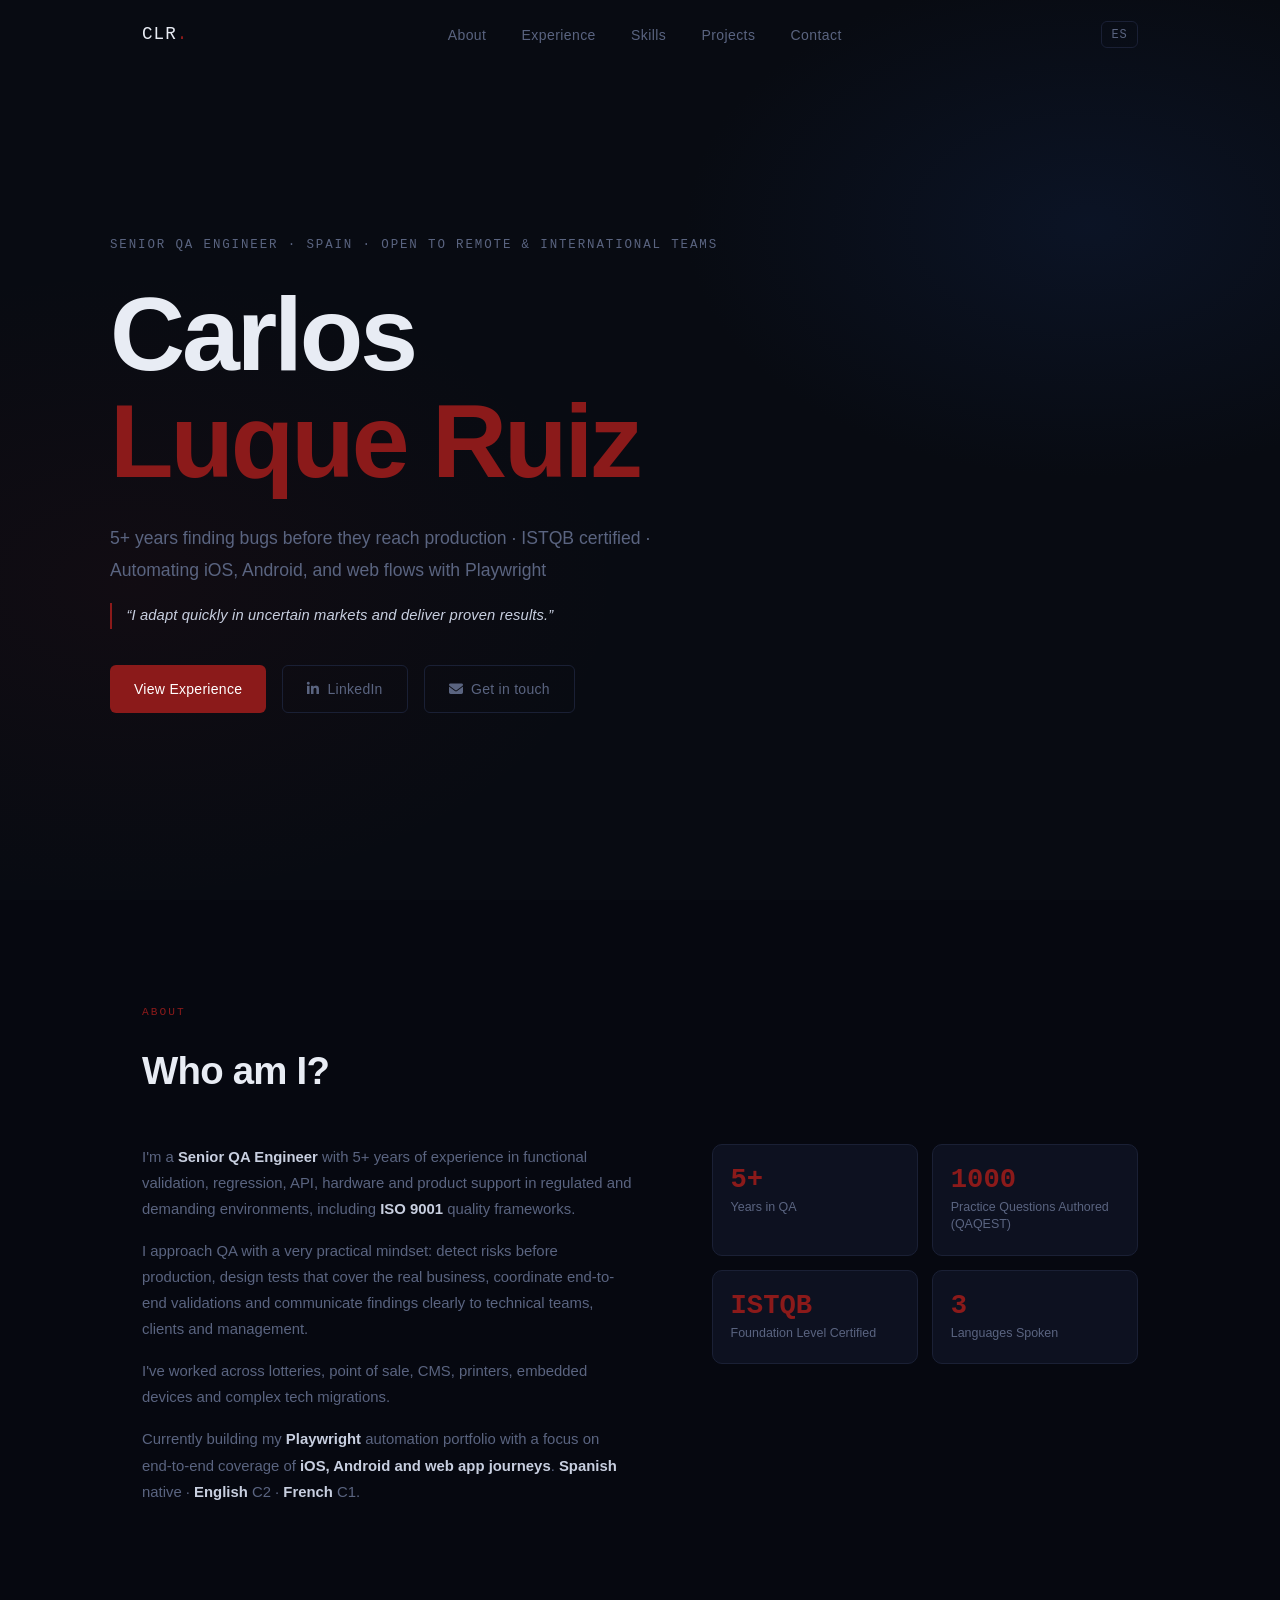
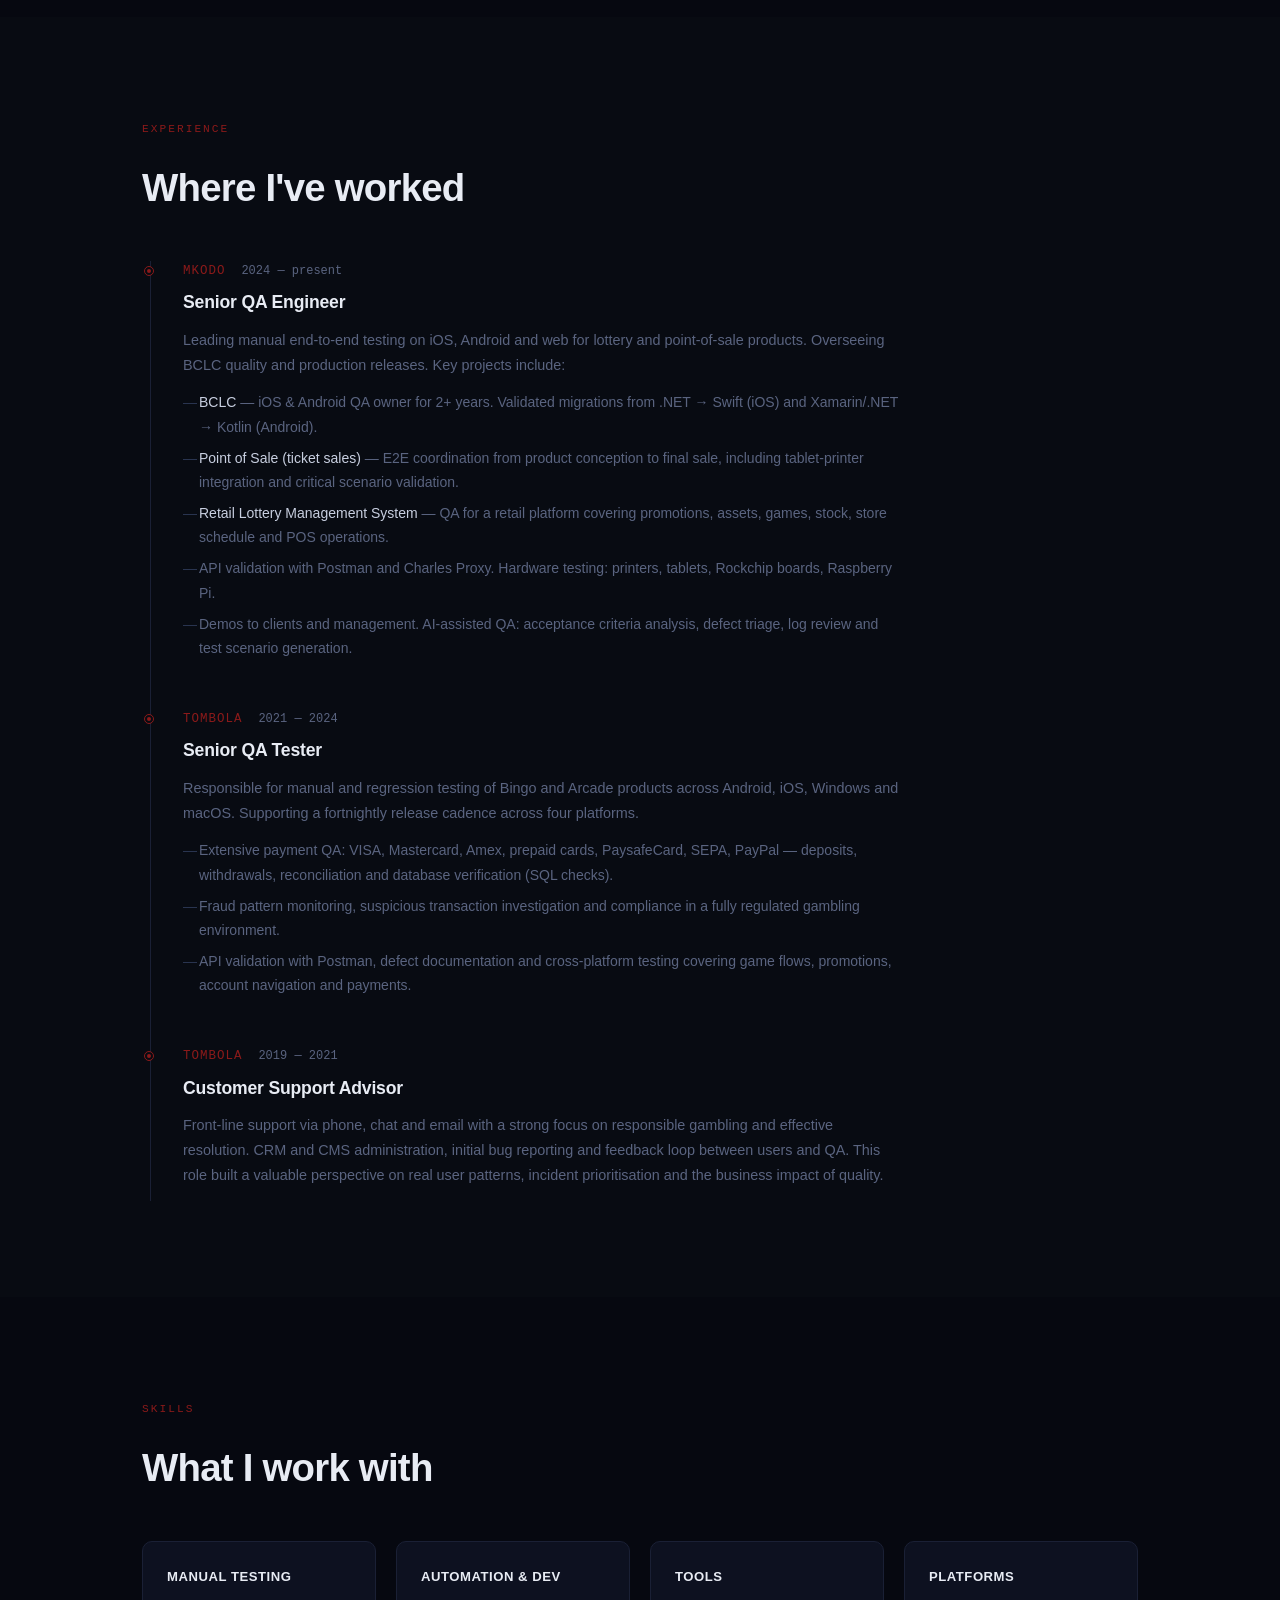
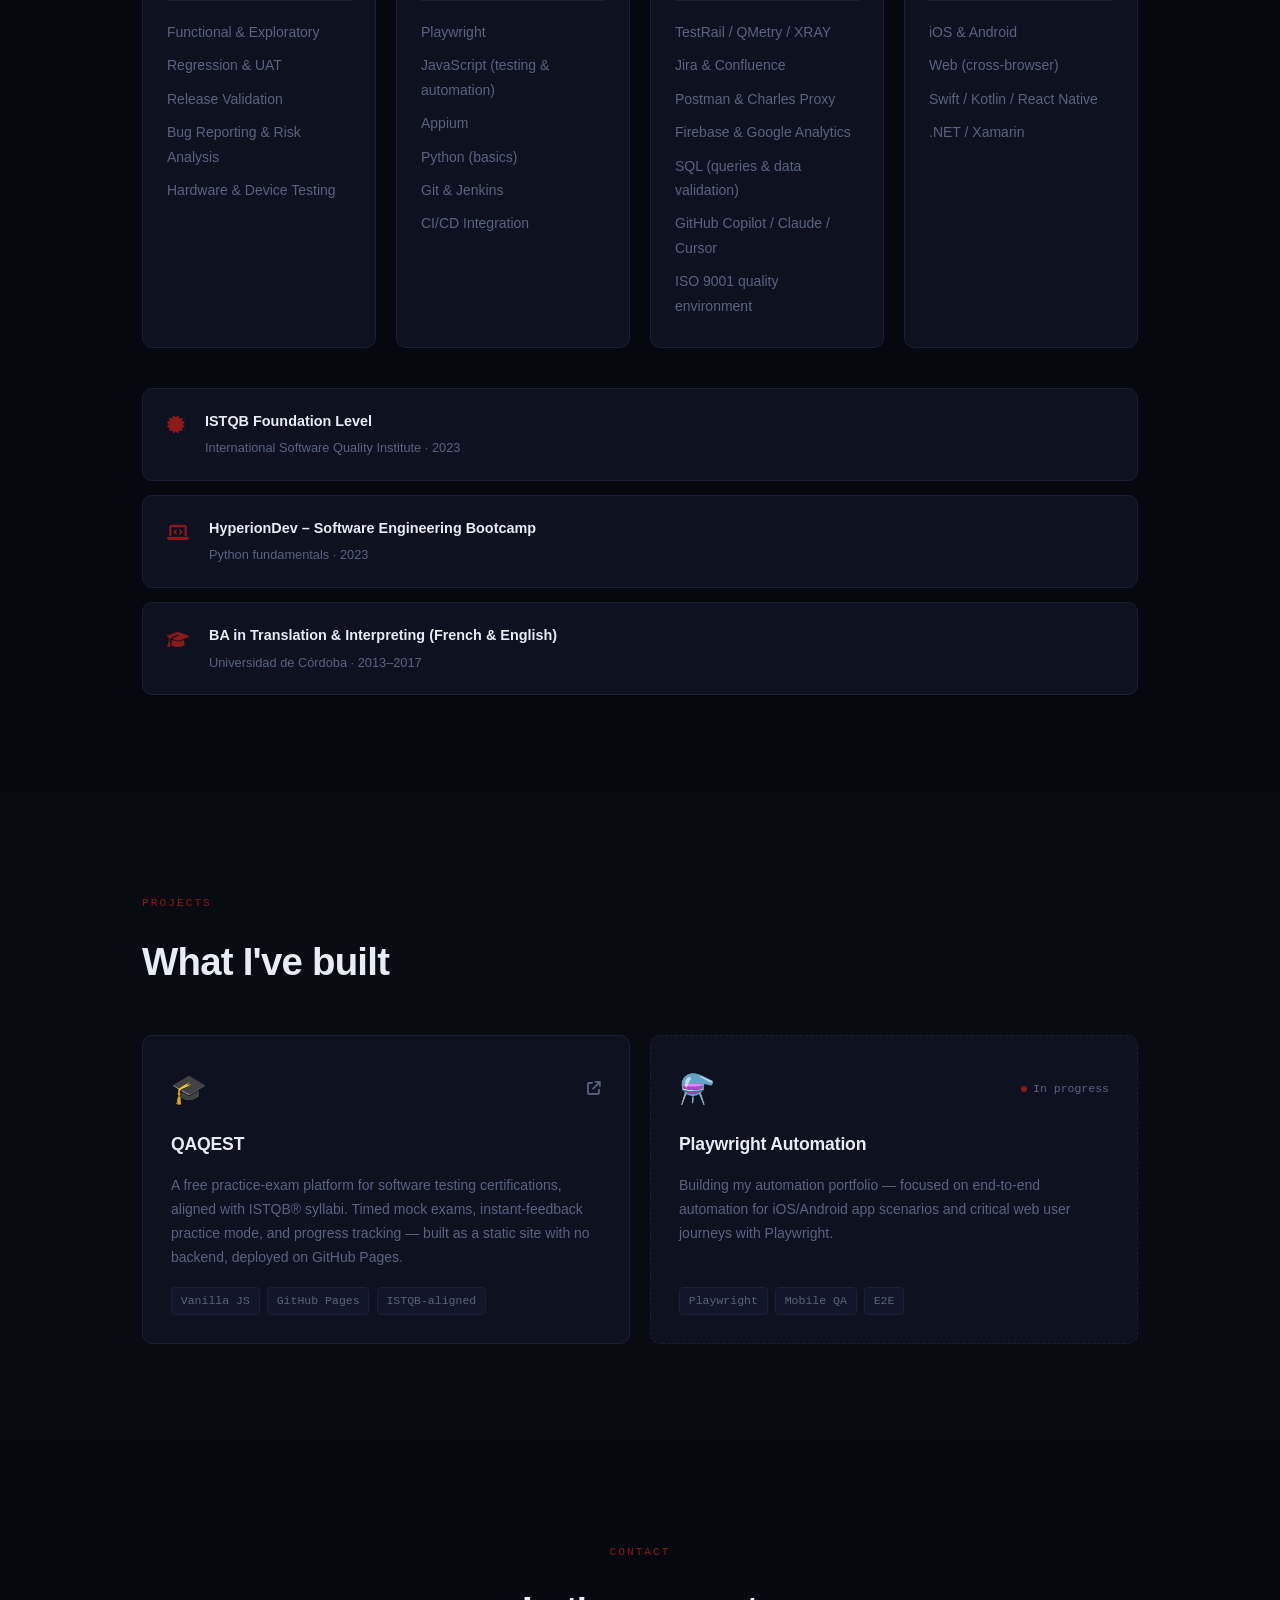
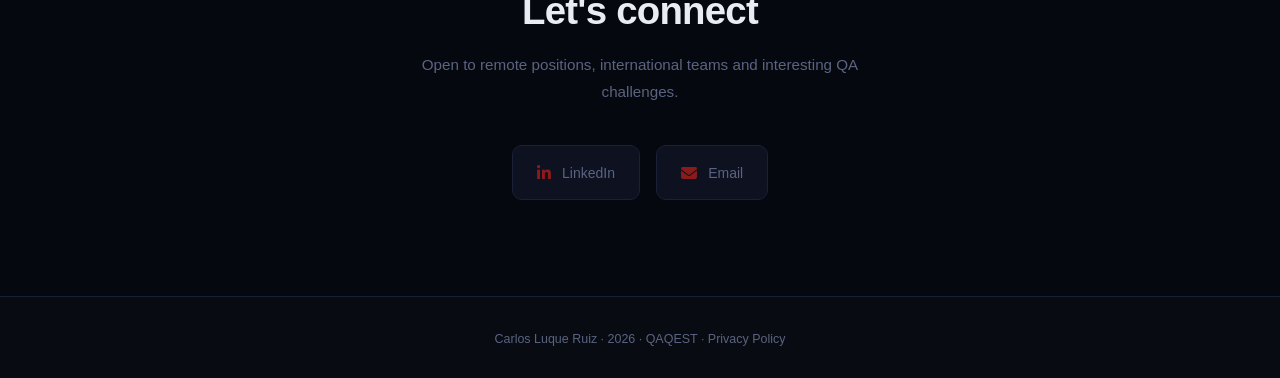
==== index.html @ 23a78026 "Publish CV portfolio at domain root with QAQEST project, privacy policy and AdSense snippet Co-autho" ====
<!DOCTYPE html>
<html lang="en">
  <head>
    <meta charset="UTF-8" />
    <meta name="viewport" content="width=device-width, initial-scale=1.0" />
    <meta name="description" content="Senior QA Engineer with 5+ years of experience in regulated environments, end-to-end testing, SQL validation, and Playwright automation." />
    <meta name="robots" content="index,follow" />
    <meta name="theme-color" content="#080b12" />
    <meta name="color-scheme" content="dark" />
    <meta http-equiv="Content-Security-Policy" content="default-src 'self'; script-src 'self' 'unsafe-inline' https://pagead2.googlesyndication.com https://partner.googleadservices.com https://tpc.googlesyndication.com https://www.googletagservices.com https://fundingchoicesmessages.google.com https://*.adtrafficquality.google; style-src 'self' 'unsafe-inline' https://fonts.googleapis.com https://cdnjs.cloudflare.com; font-src 'self' https://fonts.gstatic.com https://cdnjs.cloudflare.com data:; img-src 'self' data: https:; frame-src https://googleads.g.doubleclick.net https://tpc.googlesyndication.com https://*.google.com https://*.adtrafficquality.google; connect-src 'self' https://*.google.com https://*.googlesyndication.com https://*.adtrafficquality.google https://fundingchoicesmessages.google.com https://*.doubleclick.net; object-src 'none'; base-uri 'self'; form-action 'self'; upgrade-insecure-requests" />
    <meta http-equiv="Referrer-Policy" content="strict-origin-when-cross-origin" />
    <meta http-equiv="Permissions-Policy" content="camera=(), microphone=(), geolocation=(), payment=(), usb=()" />
    <meta property="og:type" content="website" />
    <meta property="og:url" content="https://brutecarlos.github.io/" />
    <meta property="og:title" content="Carlos Luque Ruiz – Senior QA Engineer" />
    <meta property="og:description" content="QA Engineer focused on product quality, regulated systems, SQL checks, and test automation with Playwright." />
    <meta property="og:site_name" content="Carlos Luque Ruiz" />
    <meta name="twitter:card" content="summary" />
    <meta name="twitter:title" content="Carlos Luque Ruiz – Senior QA Engineer" />
    <meta name="twitter:description" content="QA Engineer focused on product quality, regulated systems, SQL checks, and test automation with Playwright." />
    <link rel="canonical" href="https://brutecarlos.github.io/" />
    <title>Carlos Luque Ruiz – Senior QA Engineer</title>
    <script async src="https://pagead2.googlesyndication.com/pagead/js/adsbygoogle.js?client=ca-pub-3540202863792769" crossorigin="anonymous"></script>
    <link rel="stylesheet" href="styles.css" />
    <link href="https://fonts.googleapis.com/css2?family=Inter:wght@300;400;500;600;700&family=JetBrains+Mono:wght@400;500&display=swap" rel="stylesheet" />
    <link rel="stylesheet" href="https://cdnjs.cloudflare.com/ajax/libs/font-awesome/6.5.0/css/all.min.css" />
  </head>
  <body>
    <a href="#main-content" class="skip-link">Skip to content</a>

    <!-- NAVBAR -->
    <nav class="navbar" id="navbar">
      <div class="nav-container">
        <a href="#hero" class="nav-logo">CLR<span class="dot">.</span></a>
        <ul class="nav-links">
          <li><a href="#about">About</a></li>
          <li><a href="#experience">Experience</a></li>
          <li><a href="#skills">Skills</a></li>
          <li><a href="#projects">Projects</a></li>
          <li><a href="#contact">Contact</a></li>
        </ul>
        <button class="lang-toggle" id="lang-toggle" type="button" aria-label="Switch language">ES</button>
        <button class="hamburger" id="hamburger" aria-label="Toggle menu">
          <span></span><span></span><span></span>
        </button>
      </div>
    </nav>

    <main id="main-content">

    <!-- HERO -->
    <section class="hero" id="hero">
      <div class="hero-content">
        <p class="hero-eyebrow">Senior QA Engineer · Spain · Open to remote &amp; international teams</p>
        <h1 class="hero-title">Carlos<br /><span class="accent">Luque Ruiz</span></h1>
        <p class="hero-subtitle">
          5+ years finding bugs before they reach production · ISTQB certified ·
          Automating iOS, Android, and web flows with Playwright
        </p>
        <p class="hero-quote">
          “I adapt quickly in uncertain markets and deliver proven results.”
        </p>
        <div class="hero-cta">
          <a href="#experience" class="btn btn-primary">View Experience</a>
          <a href="https://www.linkedin.com/in/carlos-luque-ruiz-746853b2/" target="_blank" rel="noopener noreferrer" class="btn btn-ghost">
            <i class="fab fa-linkedin-in"></i> LinkedIn
          </a>
          <a href="mailto:carlosluqueruiz95@gmail.com" class="btn btn-ghost">
            <i class="fas fa-envelope"></i> Get in touch
          </a>
        </div>
      </div>
    </section>

    <!-- ABOUT -->
    <section class="section section-alt" id="about">
      <div class="container">
        <span class="section-label">About</span>
        <h2 class="section-title">Who am I?</h2>
        <div class="about-grid">
          <div class="about-text reveal">
            <p>I'm a <strong>Senior QA Engineer</strong> with 5+ years of experience in functional validation, regression, API, hardware and product support in regulated and demanding environments, including <strong>ISO 9001</strong> quality frameworks.</p>
            <p>I approach QA with a very practical mindset: detect risks before production, design tests that cover the real business, coordinate end-to-end validations and communicate findings clearly to technical teams, clients and management.</p>
            <p>I've worked across lotteries, point of sale, CMS, printers, embedded devices and complex tech migrations.</p>
            <p>Currently building my <strong>Playwright</strong> automation portfolio with a focus on end-to-end coverage of <strong>iOS, Android and web app journeys</strong>. <strong>Spanish</strong> native · <strong>English</strong> C2 · <strong>French</strong> C1.</p>
          </div>
          <div class="about-stats reveal">
            <div class="stat-card">
              <span class="stat-number">5+</span>
              <span class="stat-label">Years in QA</span>
            </div>
            <div class="stat-card">
              <span class="stat-number">1000</span>
              <span class="stat-label">Practice Questions Authored (QAQEST)</span>
            </div>
            <div class="stat-card">
              <span class="stat-number">ISTQB</span>
              <span class="stat-label">Foundation Level Certified</span>
            </div>
            <div class="stat-card">
              <span class="stat-number">3</span>
              <span class="stat-label">Languages Spoken</span>
            </div>
          </div>
        </div>
      </div>
    </section>

    <!-- EXPERIENCE -->
    <section class="section" id="experience">
      <div class="container">
        <span class="section-label">Experience</span>
        <h2 class="section-title">Where I've worked</h2>
        <div class="timeline">

          <div class="timeline-item reveal">
            <div class="timeline-meta">
              <span class="timeline-company">mkodo</span>
              <span class="timeline-period">2024 — present</span>
            </div>
            <h3 class="timeline-role">Senior QA Engineer</h3>
            <p class="timeline-desc">
              Leading manual end-to-end testing on iOS, Android and web for lottery and point-of-sale products. Overseeing BCLC quality and production releases. Key projects include:
            </p>
            <ul class="timeline-list">
              <li><strong>BCLC</strong> — iOS &amp; Android QA owner for 2+ years. Validated migrations from .NET → Swift (iOS) and Xamarin/.NET → Kotlin (Android).</li>
              <li><strong>Point of Sale (ticket sales)</strong> — E2E coordination from product conception to final sale, including tablet-printer integration and critical scenario validation.</li>
              <li><strong>Retail Lottery Management System</strong> — QA for a retail platform covering promotions, assets, games, stock, store schedule and POS operations.</li>
              <li>API validation with Postman and Charles Proxy. Hardware testing: printers, tablets, Rockchip boards, Raspberry Pi.</li>
              <li>Demos to clients and management. AI-assisted QA: acceptance criteria analysis, defect triage, log review and test scenario generation.</li>
            </ul>
          </div>

          <div class="timeline-item reveal">
            <div class="timeline-meta">
              <span class="timeline-company">tombola</span>
              <span class="timeline-period">2021 — 2024</span>
            </div>
            <h3 class="timeline-role">Senior QA Tester</h3>
            <p class="timeline-desc">
              Responsible for manual and regression testing of Bingo and Arcade products across Android, iOS, Windows and macOS. Supporting a fortnightly release cadence across four platforms.
            </p>
            <ul class="timeline-list">
              <li>Extensive payment QA: VISA, Mastercard, Amex, prepaid cards, PaysafeCard, SEPA, PayPal — deposits, withdrawals, reconciliation and database verification (SQL checks).</li>
              <li>Fraud pattern monitoring, suspicious transaction investigation and compliance in a fully regulated gambling environment.</li>
              <li>API validation with Postman, defect documentation and cross-platform testing covering game flows, promotions, account navigation and payments.</li>
            </ul>
          </div>

          <div class="timeline-item reveal">
            <div class="timeline-meta">
              <span class="timeline-company">tombola</span>
              <span class="timeline-period">2019 — 2021</span>
            </div>
            <h3 class="timeline-role">Customer Support Advisor</h3>
            <p class="timeline-desc">
              Front-line support via phone, chat and email with a strong focus on responsible gambling and effective resolution. CRM and CMS administration, initial bug reporting and feedback loop between users and QA. This role built a valuable perspective on real user patterns, incident prioritisation and the business impact of quality.
            </p>
          </div>

        </div>
      </div>
    </section>

    <!-- SKILLS -->
    <section class="section section-alt" id="skills">
      <div class="container">
        <span class="section-label">Skills</span>
        <h2 class="section-title">What I work with</h2>
        <div class="skills-grid">
          <div class="skill-category reveal">
            <h3>Manual Testing</h3>
            <ul>
              <li>Functional &amp; Exploratory</li>
              <li>Regression &amp; UAT</li>
              <li>Release Validation</li>
              <li>Bug Reporting &amp; Risk Analysis</li>
              <li>Hardware &amp; Device Testing</li>
            </ul>
          </div>
          <div class="skill-category reveal">
            <h3>Automation &amp; Dev</h3>
            <ul>
              <li>Playwright</li>
              <li>JavaScript (testing &amp; automation)</li>
              <li>Appium</li>
              <li>Python (basics)</li>
              <li>Git &amp; Jenkins</li>
              <li>CI/CD Integration</li>
            </ul>
          </div>
          <div class="skill-category reveal">
            <h3>Tools</h3>
            <ul>
              <li>TestRail / QMetry / XRAY</li>
              <li>Jira &amp; Confluence</li>
              <li>Postman &amp; Charles Proxy</li>
              <li>Firebase &amp; Google Analytics</li>
              <li>SQL (queries &amp; data validation)</li>
              <li>GitHub Copilot / Claude / Cursor</li>
              <li>ISO 9001 quality environment</li>
            </ul>
          </div>
          <div class="skill-category reveal">
            <h3>Platforms</h3>
            <ul>
              <li>iOS &amp; Android</li>
              <li>Web (cross-browser)</li>
              <li>Swift / Kotlin / React Native</li>
              <li>.NET / Xamarin</li>
            </ul>
          </div>
        </div>

        <!-- Certifications row -->
        <div class="certs-row">
          <div class="cert-card reveal">
            <div class="cert-icon"><i class="fas fa-certificate"></i></div>
            <div>
              <p class="cert-title">ISTQB Foundation Level</p>
              <p class="cert-sub">International Software Quality Institute · 2023</p>
            </div>
          </div>
          <div class="cert-card reveal">
            <div class="cert-icon"><i class="fas fa-laptop-code"></i></div>
            <div>
              <p class="cert-title">HyperionDev – Software Engineering Bootcamp</p>
              <p class="cert-sub">Python fundamentals · 2023</p>
            </div>
          </div>
          <div class="cert-card reveal">
            <div class="cert-icon"><i class="fas fa-graduation-cap"></i></div>
            <div>
              <p class="cert-title">BA in Translation &amp; Interpreting (French &amp; English)</p>
              <p class="cert-sub">Universidad de Córdoba · 2013–2017</p>
            </div>
          </div>
        </div>

      </div>
    </section>

    <!-- PROJECTS -->
    <section class="section" id="projects">
      <div class="container">
        <span class="section-label">Projects</span>
        <h2 class="section-title">What I've built</h2>
        <div class="projects-grid">
          <div class="project-card reveal">
            <div class="project-header">
              <span class="project-icon">🎓</span>
              <a href="https://brutecarlos.github.io/qaqest/" target="_blank" rel="noopener noreferrer" class="project-store-link" title="Visit QAQEST">
                <i class="fas fa-arrow-up-right-from-square"></i>
              </a>
            </div>
            <h3>QAQEST</h3>
            <p>A free practice-exam platform for software testing certifications, aligned with ISTQB® syllabi. Timed mock exams, instant-feedback practice mode, and progress tracking — built as a static site with no backend, deployed on GitHub Pages.</p>
            <div class="project-tech">
              <span>Vanilla JS</span><span>GitHub Pages</span><span>ISTQB-aligned</span>
            </div>
          </div>
          <div class="project-card project-wip reveal">
            <div class="project-header">
              <span class="project-icon">⚗️</span>
              <span class="wip-badge"><span class="wip-dot"></span> In progress</span>
            </div>
            <h3>Playwright Automation</h3>
            <p>Building my automation portfolio — focused on end-to-end automation for iOS/Android app scenarios and critical web user journeys with Playwright.</p>
            <div class="project-tech">
              <span>Playwright</span><span>Mobile QA</span><span>E2E</span>
            </div>
          </div>
        </div>
      </div>
    </section>

    <!-- CONTACT -->
    <section class="section section-alt" id="contact">
      <div class="container contact-container">
        <span class="section-label">Contact</span>
        <h2 class="section-title">Let's connect</h2>
        <p class="section-sub reveal">Open to remote positions, international teams and interesting QA challenges.</p>
        <div class="contact-links reveal">
          <a href="https://www.linkedin.com/in/carlos-luque-ruiz-746853b2/" target="_blank" rel="noopener noreferrer" class="contact-card">
            <i class="fab fa-linkedin-in"></i>
            <span>LinkedIn</span>
          </a>
          <a href="mailto:carlosluqueruiz95@gmail.com" class="contact-card">
            <i class="fas fa-envelope"></i>
            <span>Email</span>
          </a>
        </div>
      </div>
    </section>
    </main>

    <footer class="footer">
      <p>
        Carlos Luque Ruiz · 2026 ·
        <a href="https://brutecarlos.github.io/qaqest/">QAQEST</a> ·
        <a href="privacy.html">Privacy Policy</a>
      </p>
    </footer>

    <script src="script.js"></script>
  </body>
</html>
---- styles.css ----
/* ─── RESET & BASE ──────────────────────────────────────────── */
*, *::before, *::after { box-sizing: border-box; margin: 0; padding: 0; }

:root {
  --bg:           #080b12;
  --bg-alt:       #060810;
  --surface:      #0d1120;
  --surface-2:    #111628;
  --border:       #1a2035;
  --border-hover: #2a3550;
  --accent:       #8b1a1a;
  --accent-light: #a82020;
  --accent-dim:   rgba(139,26,26,.12);
  --navy:         #0f1e3d;
  --text:         #c8cfe0;
  --text-muted:   #5a6480;
  --text-strong:  #e8ecf4;
  --mono-font:    'JetBrains Mono', monospace;
  --sans-font:    'Inter', sans-serif;
  --radius:       10px;
  --transition:   .25s ease;
}

html { scroll-behavior: smooth; }

body {
  background: var(--bg);
  color: var(--text);
  font-family: var(--sans-font);
  font-size: 16px;
  line-height: 1.75;
  overflow-x: hidden;
}

a { color: inherit; text-decoration: none; }
ul { list-style: none; }

:focus-visible {
  outline: 2px solid var(--accent);
  outline-offset: 3px;
}

.skip-link {
  position: absolute;
  top: -40px;
  left: 12px;
  z-index: 1000;
  background: var(--surface);
  color: var(--text-strong);
  border: 1px solid var(--border-hover);
  border-radius: 6px;
  padding: .5rem .75rem;
  font-size: .8rem;
}

.skip-link:focus {
  top: 12px;
}

::-webkit-scrollbar { width: 5px; }
::-webkit-scrollbar-track { background: var(--bg); }
::-webkit-scrollbar-thumb { background: var(--accent); border-radius: 3px; }

/* ─── UTILITIES ─────────────────────────────────────────────── */
.accent { color: var(--accent); }
.dot    { color: var(--accent); }

.container {
  max-width: 1060px;
  margin: 0 auto;
  padding: 0 2rem;
}

/* ─── NAVBAR ─────────────────────────────────────────────────── */
.navbar {
  position: fixed;
  top: 0; left: 0; right: 0;
  z-index: 100;
  padding: 1.2rem 0;
  transition: background var(--transition), border-bottom var(--transition);
}
.navbar.scrolled {
  background: rgba(8,11,18,.94);
  backdrop-filter: blur(14px);
  border-bottom: 1px solid var(--border);
}
.nav-container {
  max-width: 1060px;
  margin: 0 auto;
  padding: 0 2rem;
  display: flex;
  align-items: center;
  justify-content: space-between;
}
.nav-logo {
  font-family: var(--mono-font);
  font-size: 1.1rem;
  font-weight: 500;
  letter-spacing: .06em;
  color: var(--text-strong);
}
.nav-links {
  display: flex;
  gap: 2.2rem;
}
.nav-links a {
  font-size: .875rem;
  color: var(--text-muted);
  letter-spacing: .03em;
  transition: color var(--transition);
}
.nav-links a:hover { color: var(--text-strong); }

.lang-toggle {
  background: transparent;
  color: var(--text-muted);
  border: 1px solid var(--border);
  border-radius: 6px;
  padding: .35rem .6rem;
  font-size: .75rem;
  font-family: var(--mono-font);
  letter-spacing: .06em;
  cursor: pointer;
  transition: all var(--transition);
}

.lang-toggle:hover {
  color: var(--text-strong);
  border-color: var(--border-hover);
}

.hamburger {
  display: none;
  flex-direction: column;
  gap: 5px;
  background: none;
  border: none;
  cursor: pointer;
  padding: 4px;
}
.hamburger span {
  display: block;
  width: 22px;
  height: 1.5px;
  background: var(--text);
  border-radius: 2px;
}

/* ─── HERO ───────────────────────────────────────────────────── */
.hero {
  min-height: 100vh;
  display: flex;
  align-items: center;
  padding: 8rem 2rem 5rem;
  position: relative;
}
.hero::before {
  content: '';
  position: absolute;
  inset: 0;
  background:
    radial-gradient(ellipse 55% 50% at 10% 65%, rgba(139,26,26,.07) 0%, transparent 70%),
    radial-gradient(ellipse 45% 40% at 85% 25%, rgba(15,30,61,.45) 0%, transparent 70%);
  pointer-events: none;
}
.hero-content {
  position: relative;
  max-width: 1060px;
  margin: 0 auto;
  width: 100%;
}
.hero-eyebrow {
  font-size: .78rem;
  font-family: var(--mono-font);
  color: var(--text-muted);
  letter-spacing: .15em;
  text-transform: uppercase;
  margin-bottom: 1.5rem;
}
.hero-title {
  font-size: clamp(3.2rem, 9vw, 6.5rem);
  font-weight: 700;
  line-height: 1.03;
  letter-spacing: -.03em;
  color: var(--text-strong);
  margin-bottom: 1.75rem;
}
.hero-subtitle {
  font-size: clamp(.95rem, 2vw, 1.1rem);
  color: var(--text-muted);
  max-width: 560px;
  margin-bottom: 1rem;
  line-height: 1.8;
}
.hero-quote {
  max-width: 620px;
  margin-bottom: 2.3rem;
  padding-left: .9rem;
  border-left: 2px solid var(--accent);
  color: var(--text);
  font-size: .92rem;
  font-style: italic;
  letter-spacing: .01em;
}
.hero-cta {
  display: flex;
  gap: 1rem;
  flex-wrap: wrap;
}

/* Buttons */
.btn {
  display: inline-flex;
  align-items: center;
  gap: .5rem;
  padding: .65rem 1.5rem;
  border-radius: 6px;
  font-weight: 500;
  font-size: .875rem;
  transition: all var(--transition);
  cursor: pointer;
  border: none;
  letter-spacing: .02em;
}
.btn-primary {
  background: var(--accent);
  color: #fff;
}
.btn-primary:hover { background: var(--accent-light); transform: translateY(-2px); }
.btn-ghost {
  background: transparent;
  color: var(--text-muted);
  border: 1px solid var(--border);
}
.btn-ghost:hover { border-color: var(--border-hover); color: var(--text-strong); transform: translateY(-2px); }

/* ─── SECTIONS ───────────────────────────────────────────────── */
.section     { padding: 6rem 0; }
.section-alt { background: var(--bg-alt); }

.section-label {
  display: inline-block;
  font-family: var(--mono-font);
  font-size: .7rem;
  color: var(--accent);
  letter-spacing: .18em;
  text-transform: uppercase;
  margin-bottom: .9rem;
}
.section-title {
  font-size: clamp(1.6rem, 3.5vw, 2.4rem);
  font-weight: 700;
  color: var(--text-strong);
  letter-spacing: -.02em;
  margin-bottom: .5rem;
}
.section-sub {
  color: var(--text-muted);
  max-width: 480px;
  margin-bottom: 3rem;
  font-size: .95rem;
}

/* ─── ABOUT ──────────────────────────────────────────────────── */
.about-grid {
  display: grid;
  grid-template-columns: 1.15fr 1fr;
  gap: 5rem;
  align-items: start;
  margin-top: 2.5rem;
}
.about-text p { color: var(--text-muted); margin-bottom: 1rem; font-size: .93rem; }
.about-text strong { color: var(--text); font-weight: 600; }
.about-stats {
  display: grid;
  grid-template-columns: 1fr 1fr;
  gap: .9rem;
}
.stat-card {
  background: var(--surface);
  border: 1px solid var(--border);
  border-radius: var(--radius);
  padding: 1.3rem 1.1rem;
  display: flex;
  flex-direction: column;
  gap: .35rem;
  transition: border-color var(--transition);
}
.stat-card:hover { border-color: var(--border-hover); }
.stat-number {
  font-size: 1.7rem;
  font-weight: 700;
  color: var(--accent);
  line-height: 1;
  font-family: var(--mono-font);
}
.stat-label {
  font-size: .78rem;
  color: var(--text-muted);
  line-height: 1.4;
}

/* ─── EXPERIENCE / TIMELINE ──────────────────────────────────── */
.timeline {
  margin-top: 2.5rem;
  display: flex;
  flex-direction: column;
  gap: 0;
  border-left: 1px solid var(--border);
  padding-left: 2rem;
  margin-left: .5rem;
}
.timeline-item {
  position: relative;
  padding-bottom: 3rem;
}
.timeline-item:last-child { padding-bottom: 0; }

/* dot on the line */
.timeline-item::before {
  content: '';
  position: absolute;
  left: -2.4rem;
  top: .4rem;
  width: 8px;
  height: 8px;
  border-radius: 50%;
  background: var(--accent);
  border: 2px solid var(--bg);
  outline: 1px solid var(--accent);
}
.timeline-meta {
  display: flex;
  align-items: center;
  gap: 1rem;
  margin-bottom: .3rem;
}
.timeline-company {
  font-size: .78rem;
  font-family: var(--mono-font);
  font-weight: 500;
  color: var(--accent);
  letter-spacing: .08em;
  text-transform: uppercase;
}
.timeline-period {
  font-size: .75rem;
  color: var(--text-muted);
  font-family: var(--mono-font);
}
.timeline-role {
  font-size: 1.1rem;
  font-weight: 600;
  color: var(--text-strong);
  margin-bottom: .6rem;
  letter-spacing: -.01em;
}
.timeline-desc {
  font-size: .9rem;
  color: var(--text-muted);
  margin-bottom: .75rem;
  max-width: 720px;
}
.timeline-list {
  display: flex;
  flex-direction: column;
  gap: .4rem;
}
.timeline-list li {
  font-size: .875rem;
  color: var(--text-muted);
  padding-left: 1rem;
  position: relative;
  max-width: 720px;
}
.timeline-list li::before {
  content: '—';
  position: absolute;
  left: 0;
  color: var(--border-hover);
}
.timeline-list strong { color: var(--text); font-weight: 500; }

/* ─── SKILLS ─────────────────────────────────────────────────── */
.skills-grid {
  display: grid;
  grid-template-columns: repeat(auto-fit, minmax(220px, 1fr));
  gap: 1.25rem;
  margin-top: 2.5rem;
}
.skill-category {
  background: var(--surface);
  border: 1px solid var(--border);
  border-radius: var(--radius);
  padding: 1.5rem;
  transition: border-color var(--transition);
}
.skill-category:hover { border-color: var(--border-hover); }
.skill-category h3 {
  font-size: .82rem;
  font-weight: 600;
  color: var(--text-strong);
  letter-spacing: .04em;
  margin-bottom: .9rem;
  padding-bottom: .7rem;
  border-bottom: 1px solid var(--border);
  text-transform: uppercase;
}
.skill-category li {
  color: var(--text-muted);
  font-size: .875rem;
  padding: .28rem 0;
}

/* Certifications row */
.certs-row {
  display: flex;
  flex-direction: column;
  gap: .9rem;
  margin-top: 2.5rem;
}
.cert-card {
  display: flex;
  align-items: flex-start;
  gap: 1.25rem;
  background: var(--surface);
  border: 1px solid var(--border);
  border-radius: var(--radius);
  padding: 1.25rem 1.5rem;
  transition: border-color var(--transition);
}
.cert-card:hover { border-color: var(--border-hover); }
.cert-icon {
  color: var(--accent);
  font-size: 1.1rem;
  margin-top: .1rem;
  flex-shrink: 0;
}
.cert-title {
  font-size: .9rem;
  font-weight: 600;
  color: var(--text-strong);
  margin-bottom: .2rem;
}
.cert-sub {
  font-size: .8rem;
  color: var(--text-muted);
}

/* ─── PROJECTS ───────────────────────────────────────────────── */
.projects-grid {
  display: grid;
  grid-template-columns: repeat(auto-fit, minmax(290px, 1fr));
  gap: 1.25rem;
  margin-top: 2.5rem;
}
.project-card {
  background: var(--surface);
  border: 1px solid var(--border);
  border-radius: var(--radius);
  padding: 1.75rem;
  display: flex;
  flex-direction: column;
  gap: .9rem;
  transition: border-color var(--transition), transform var(--transition);
}
.project-card:hover { border-color: var(--border-hover); transform: translateY(-3px); }
.project-wip { border-style: dashed; }
.project-header {
  display: flex;
  align-items: center;
  justify-content: space-between;
}
.project-icon { font-size: 1.8rem; }
.project-store-link { color: var(--text-muted); font-size: .85rem; transition: color var(--transition); }
.project-store-link:hover { color: var(--accent); }
.wip-badge {
  display: flex;
  align-items: center;
  gap: .4rem;
  font-size: .72rem;
  font-family: var(--mono-font);
  color: var(--text-muted);
}
.wip-dot {
  width: 6px; height: 6px;
  background: var(--accent);
  border-radius: 50%;
  animation: pulse 2s ease-in-out infinite;
}
@keyframes pulse { 0%, 100% { opacity: 1; } 50% { opacity: .25; } }
.project-card h3 {
  font-size: 1.1rem;
  font-weight: 600;
  color: var(--text-strong);
  letter-spacing: -.01em;
}
.project-card p { font-size: .875rem; color: var(--text-muted); flex: 1; line-height: 1.7; }
.project-tech { display: flex; flex-wrap: wrap; gap: .45rem; margin-top: .2rem; }
.project-tech span {
  font-size: .72rem;
  font-family: var(--mono-font);
  color: var(--text-muted);
  background: var(--surface-2);
  border: 1px solid var(--border);
  padding: .18rem .55rem;
  border-radius: 4px;
}

/* ─── CONTACT ────────────────────────────────────────────────── */
.contact-container { text-align: center; }
.contact-container .section-sub { margin: .5rem auto 0; }
.contact-links {
  display: flex;
  gap: 1rem;
  justify-content: center;
  flex-wrap: wrap;
  margin-top: 2.5rem;
}
.contact-card {
  display: flex;
  align-items: center;
  gap: .7rem;
  background: var(--surface);
  border: 1px solid var(--border);
  border-radius: var(--radius);
  padding: .9rem 1.5rem;
  font-size: .875rem;
  color: var(--text-muted);
  transition: all var(--transition);
}
.contact-card i { font-size: 1rem; color: var(--accent); }
.contact-card:hover { border-color: var(--border-hover); color: var(--text-strong); transform: translateY(-2px); }

/* ─── FOOTER ─────────────────────────────────────────────────── */
.footer {
  text-align: center;
  padding: 2rem;
  font-size: .78rem;
  color: var(--text-muted);
  border-top: 1px solid var(--border);
}

/* ─── REVEAL ANIMATIONS ─────────────────────────────────────── */
.reveal { opacity: 0; transform: translateY(18px); transition: opacity .55s ease, transform .55s ease; }
.reveal.visible { opacity: 1; transform: translateY(0); }

/* ─── RESPONSIVE ─────────────────────────────────────────────── */
@media (max-width: 768px) {
  .nav-links { display: none; flex-direction: column; }
  .nav-links.open {
    display: flex;
    position: absolute;
    top: 100%; left: 0; right: 0;
    background: rgba(8,11,18,.97);
    border-top: 1px solid var(--border);
    padding: 1.5rem 2rem;
    gap: 1.2rem;
  }
  .lang-toggle { margin-left: auto; margin-right: .65rem; }
  .hamburger { display: flex; }
  .about-grid { grid-template-columns: 1fr; gap: 2.5rem; }
  .timeline { padding-left: 1.5rem; }
}
@media (max-width: 480px) {
  .hero-cta { flex-direction: column; align-items: flex-start; }
  .about-stats { grid-template-columns: 1fr 1fr; }
  .contact-card { width: 100%; justify-content: center; }
}

@media (prefers-reduced-motion: reduce) {
  html { scroll-behavior: auto; }
  *, *::before, *::after {
    animation-duration: 0.01ms !important;
    animation-iteration-count: 1 !important;
    transition-duration: 0.01ms !important;
  }
  .reveal {
    opacity: 1;
    transform: none;
  }
}
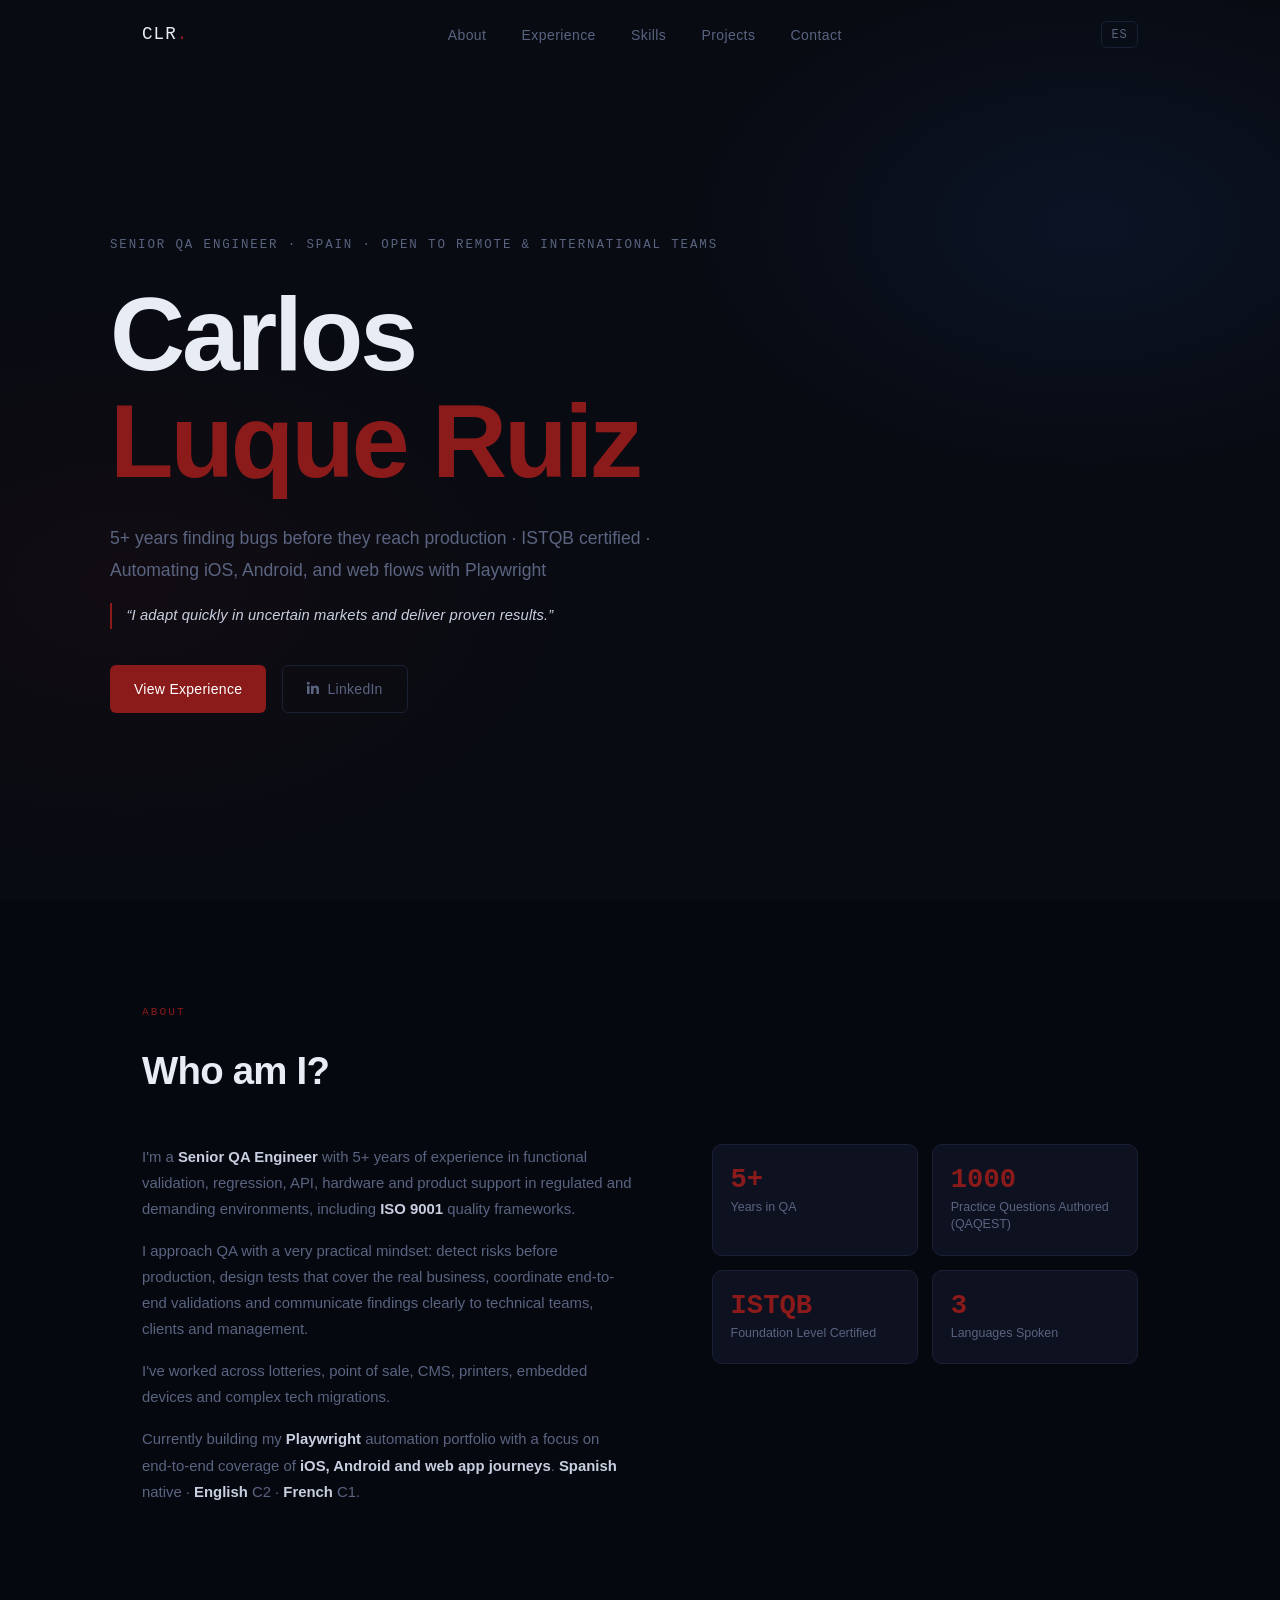
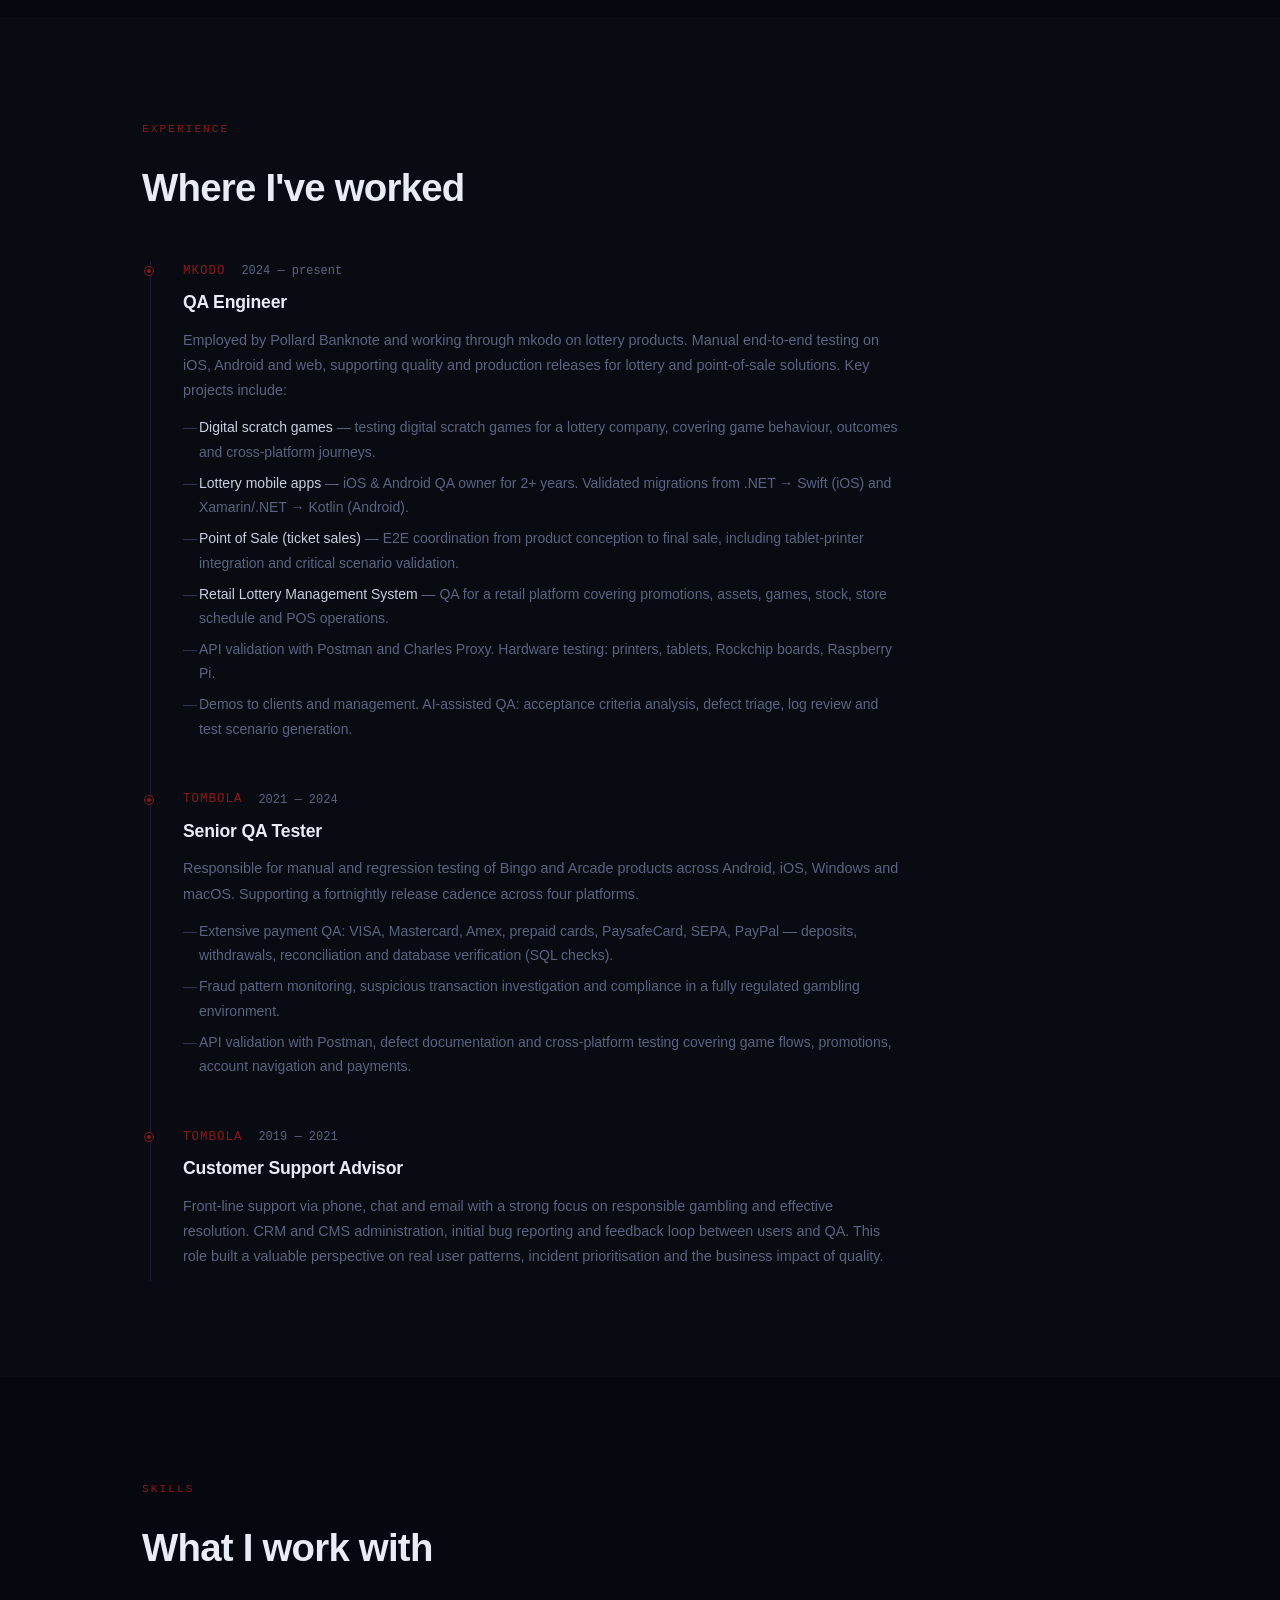
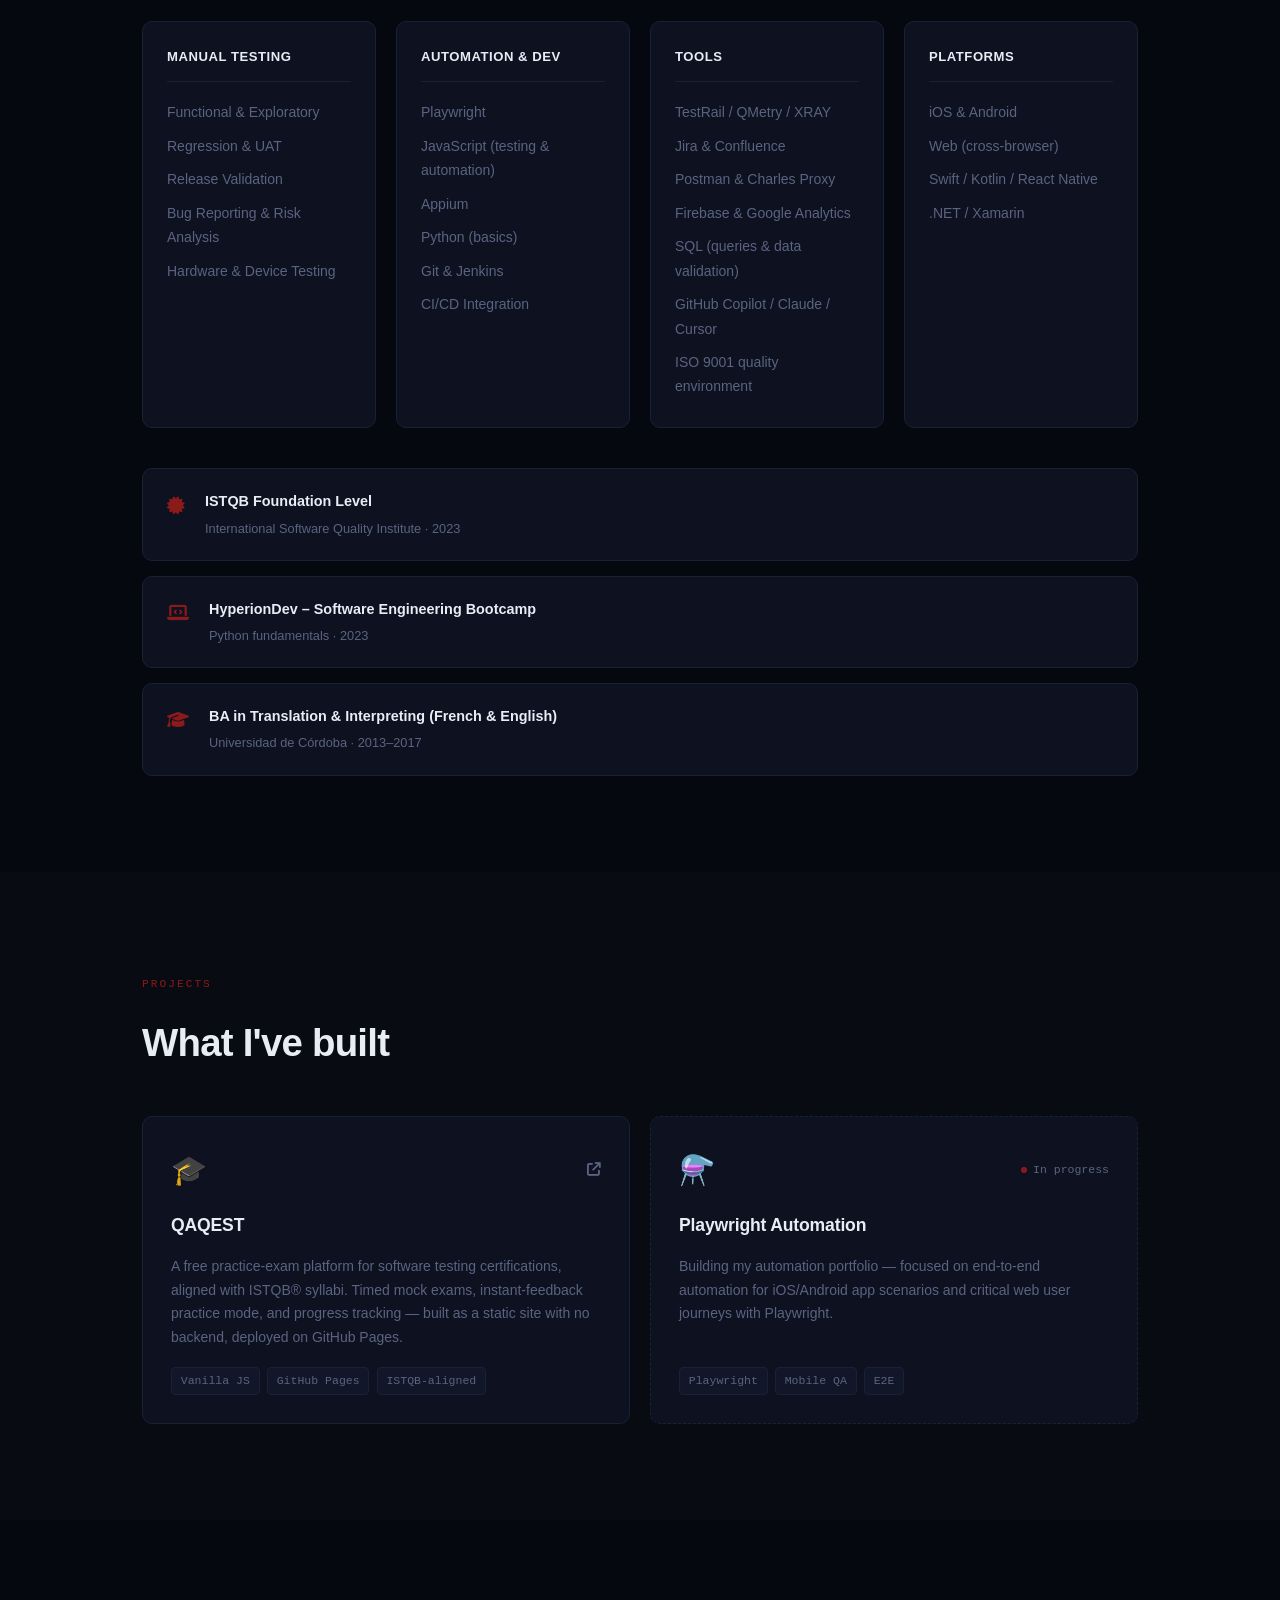
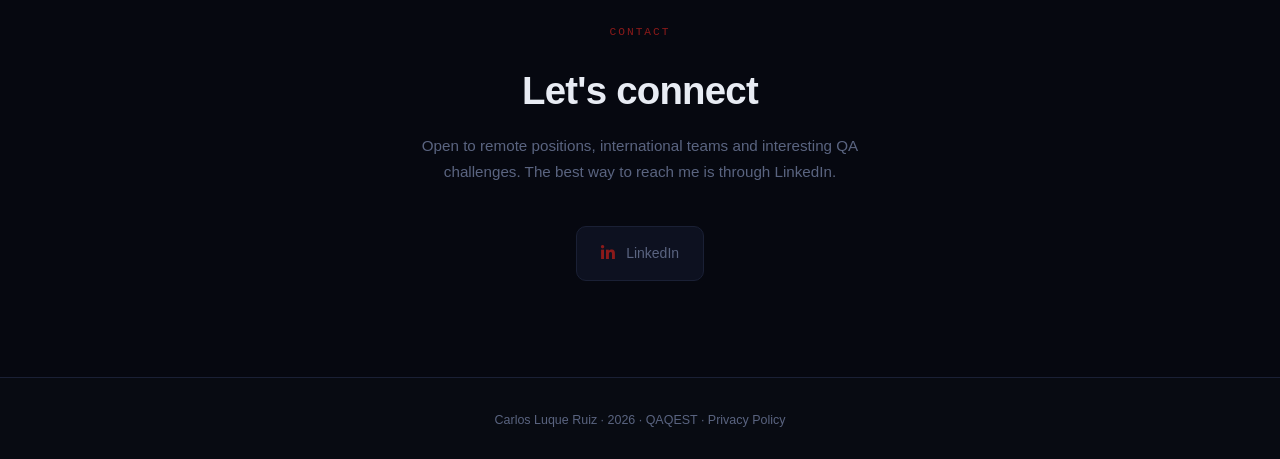
==== commit 5b7e768a: "CV: QA Engineer title at mkodo, Pollard Banknote/digital scratch games, anonymise client, LinkedIn-o" ====
--- a/index.html
+++ b/index.html
@@ -65,9 +65,6 @@
           <a href="https://www.linkedin.com/in/carlos-luque-ruiz-746853b2/" target="_blank" rel="noopener noreferrer" class="btn btn-ghost">
             <i class="fab fa-linkedin-in"></i> LinkedIn
           </a>
-          <a href="mailto:carlosluqueruiz95@gmail.com" class="btn btn-ghost">
-            <i class="fas fa-envelope"></i> Get in touch
-          </a>
         </div>
       </div>
     </section>
@@ -118,12 +115,13 @@
               <span class="timeline-company">mkodo</span>
               <span class="timeline-period">2024 — present</span>
             </div>
-            <h3 class="timeline-role">Senior QA Engineer</h3>
+            <h3 class="timeline-role">QA Engineer</h3>
             <p class="timeline-desc">
-              Leading manual end-to-end testing on iOS, Android and web for lottery and point-of-sale products. Overseeing BCLC quality and production releases. Key projects include:
+              Employed by Pollard Banknote and working through mkodo on lottery products. Manual end-to-end testing on iOS, Android and web, supporting quality and production releases for lottery and point-of-sale solutions. Key projects include:
             </p>
             <ul class="timeline-list">
-              <li><strong>BCLC</strong> — iOS &amp; Android QA owner for 2+ years. Validated migrations from .NET → Swift (iOS) and Xamarin/.NET → Kotlin (Android).</li>
+              <li><strong>Digital scratch games</strong> — testing digital scratch games for a lottery company, covering game behaviour, outcomes and cross-platform journeys.</li>
+              <li><strong>Lottery mobile apps</strong> — iOS &amp; Android QA owner for 2+ years. Validated migrations from .NET → Swift (iOS) and Xamarin/.NET → Kotlin (Android).</li>
               <li><strong>Point of Sale (ticket sales)</strong> — E2E coordination from product conception to final sale, including tablet-printer integration and critical scenario validation.</li>
               <li><strong>Retail Lottery Management System</strong> — QA for a retail platform covering promotions, assets, games, stock, store schedule and POS operations.</li>
               <li>API validation with Postman and Charles Proxy. Hardware testing: printers, tablets, Rockchip boards, Raspberry Pi.</li>
@@ -279,15 +277,11 @@
       <div class="container contact-container">
         <span class="section-label">Contact</span>
         <h2 class="section-title">Let's connect</h2>
-        <p class="section-sub reveal">Open to remote positions, international teams and interesting QA challenges.</p>
+        <p class="section-sub reveal">Open to remote positions, international teams and interesting QA challenges. The best way to reach me is through LinkedIn.</p>
         <div class="contact-links reveal">
           <a href="https://www.linkedin.com/in/carlos-luque-ruiz-746853b2/" target="_blank" rel="noopener noreferrer" class="contact-card">
             <i class="fab fa-linkedin-in"></i>
             <span>LinkedIn</span>
-          </a>
-          <a href="mailto:carlosluqueruiz95@gmail.com" class="contact-card">
-            <i class="fas fa-envelope"></i>
-            <span>Email</span>
           </a>
         </div>
       </div>
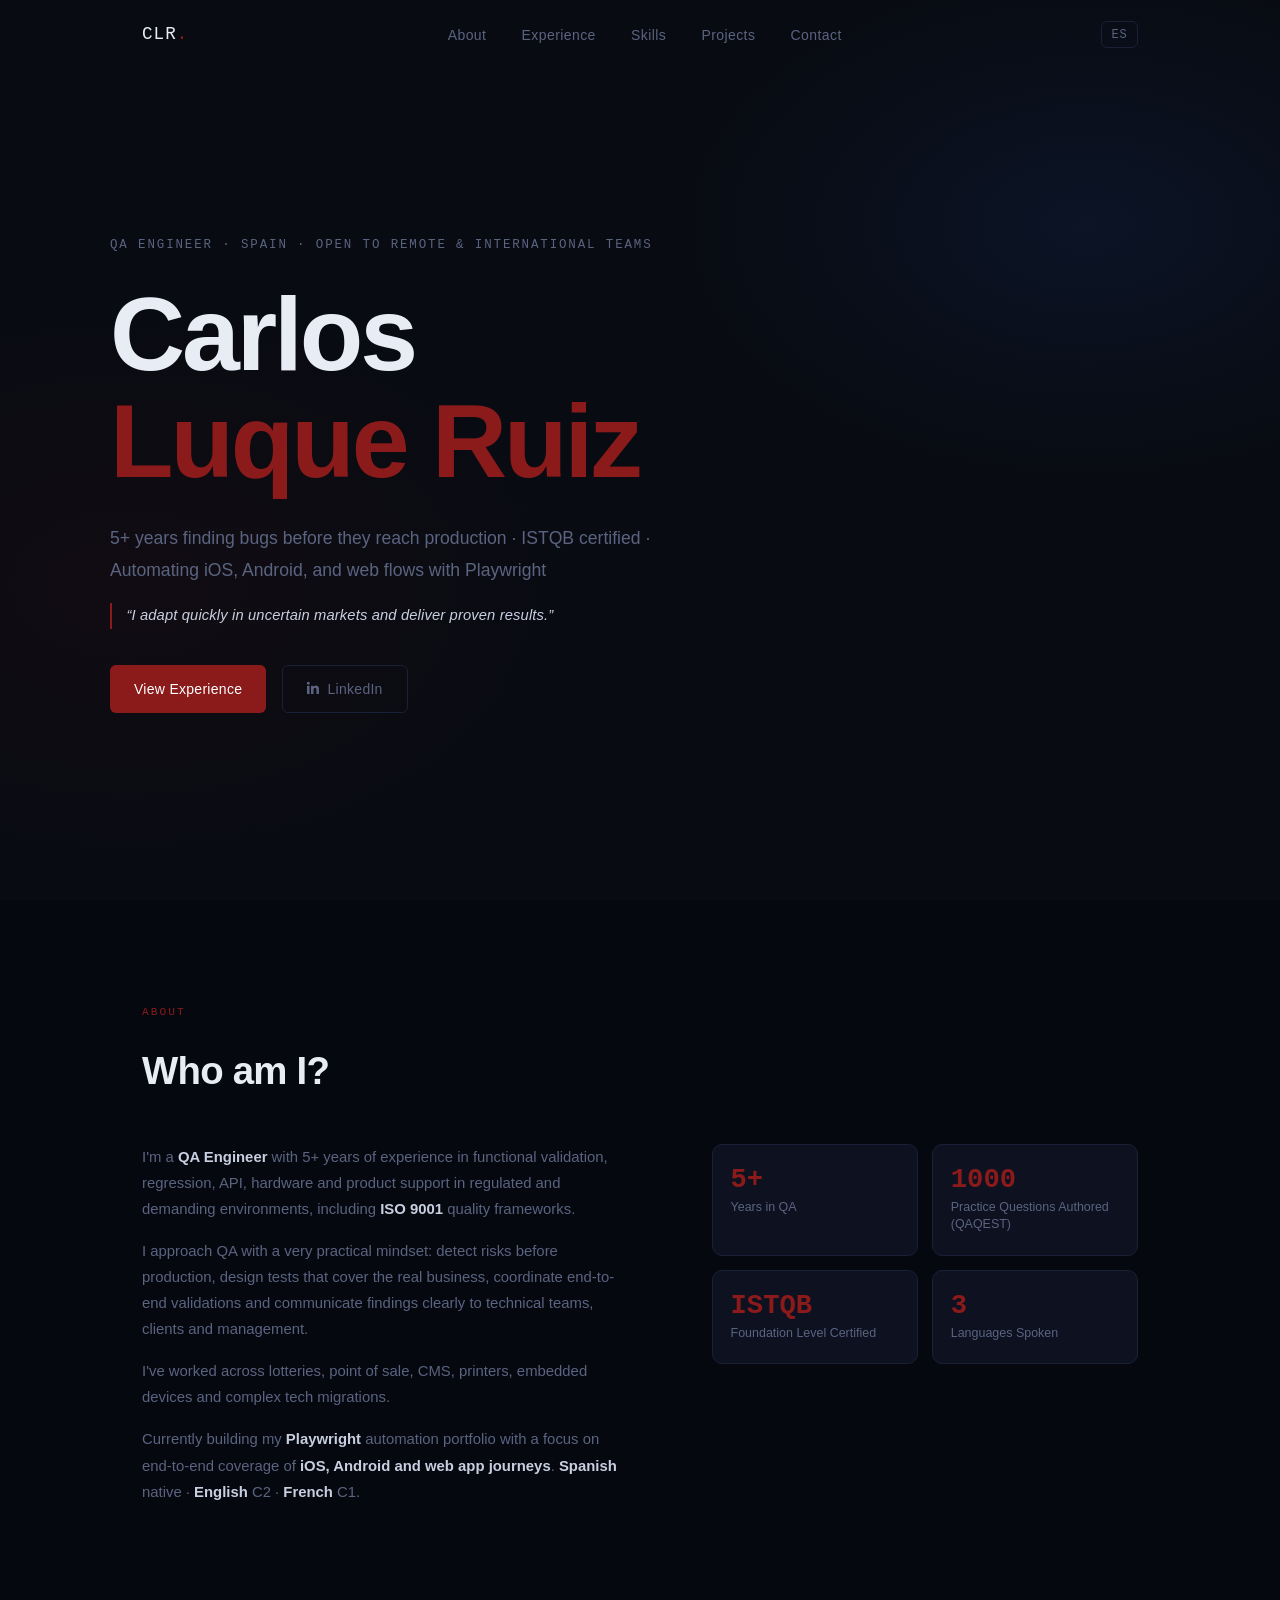
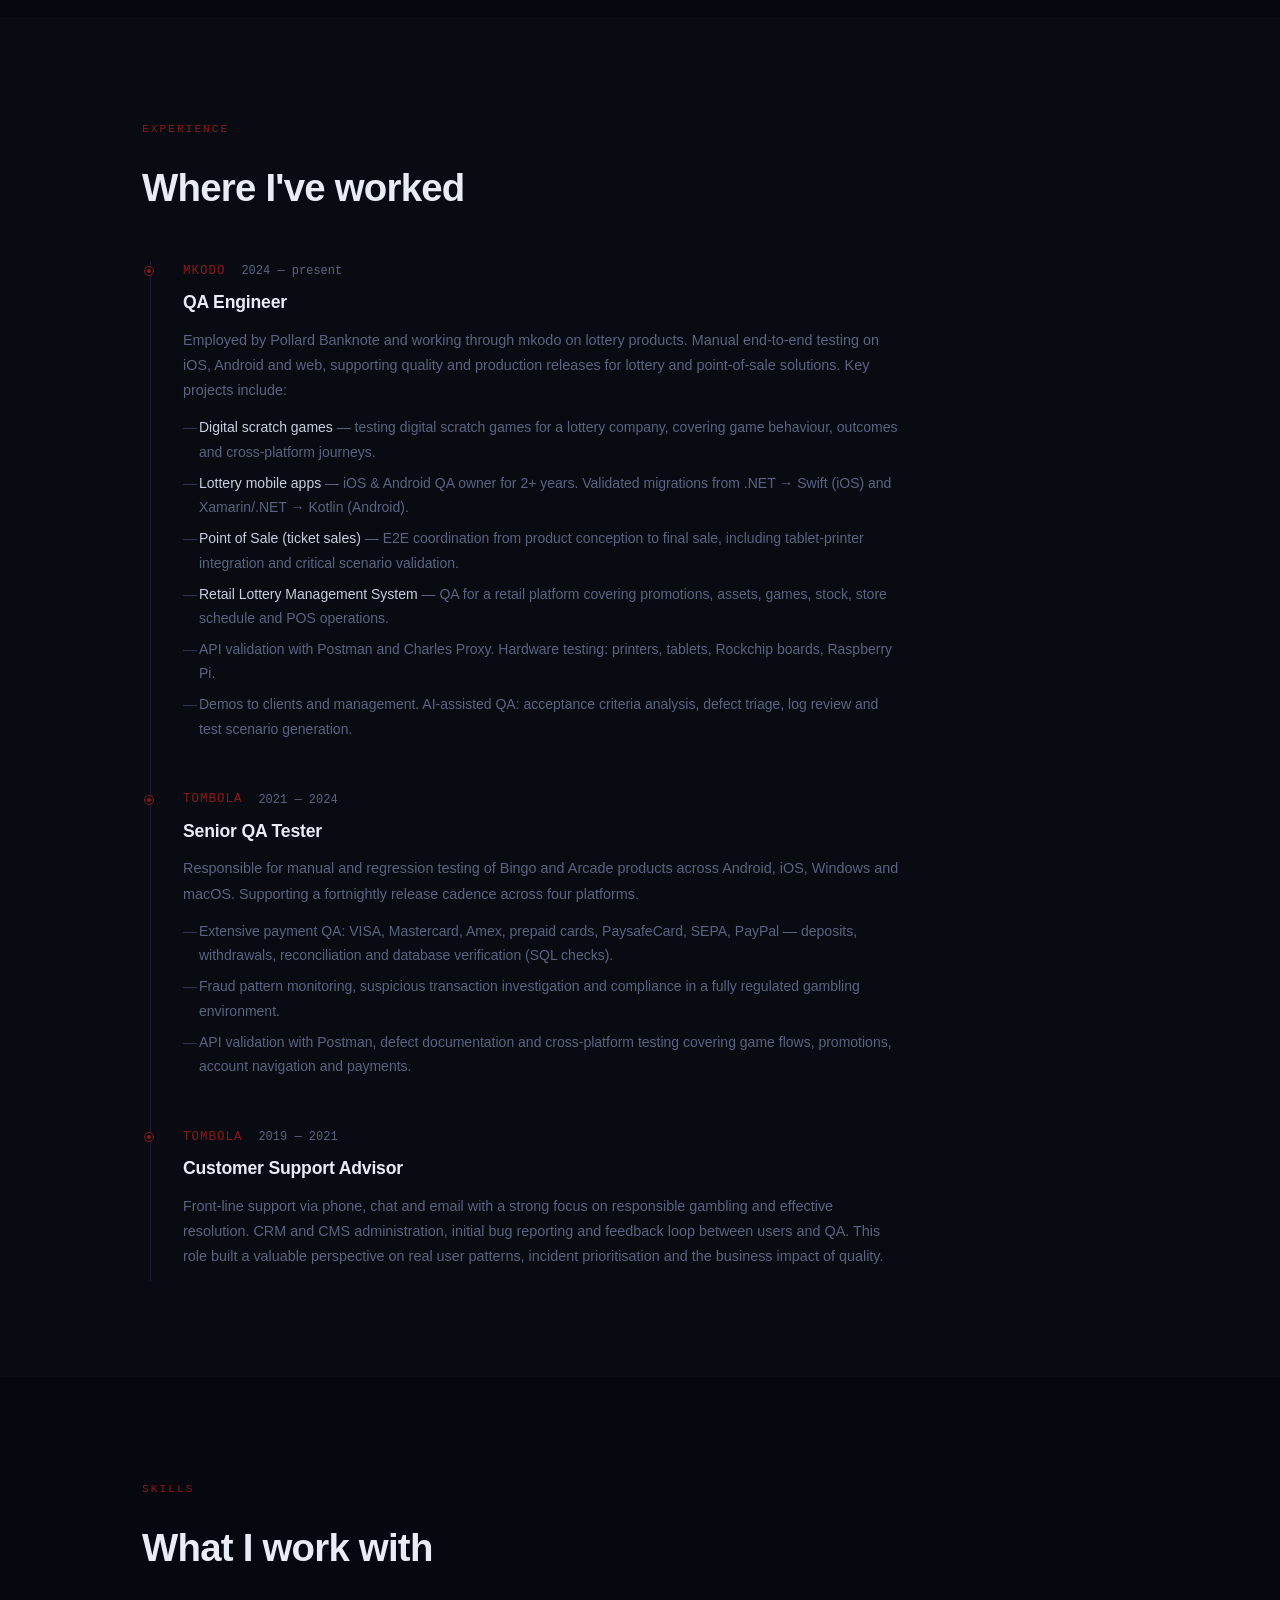
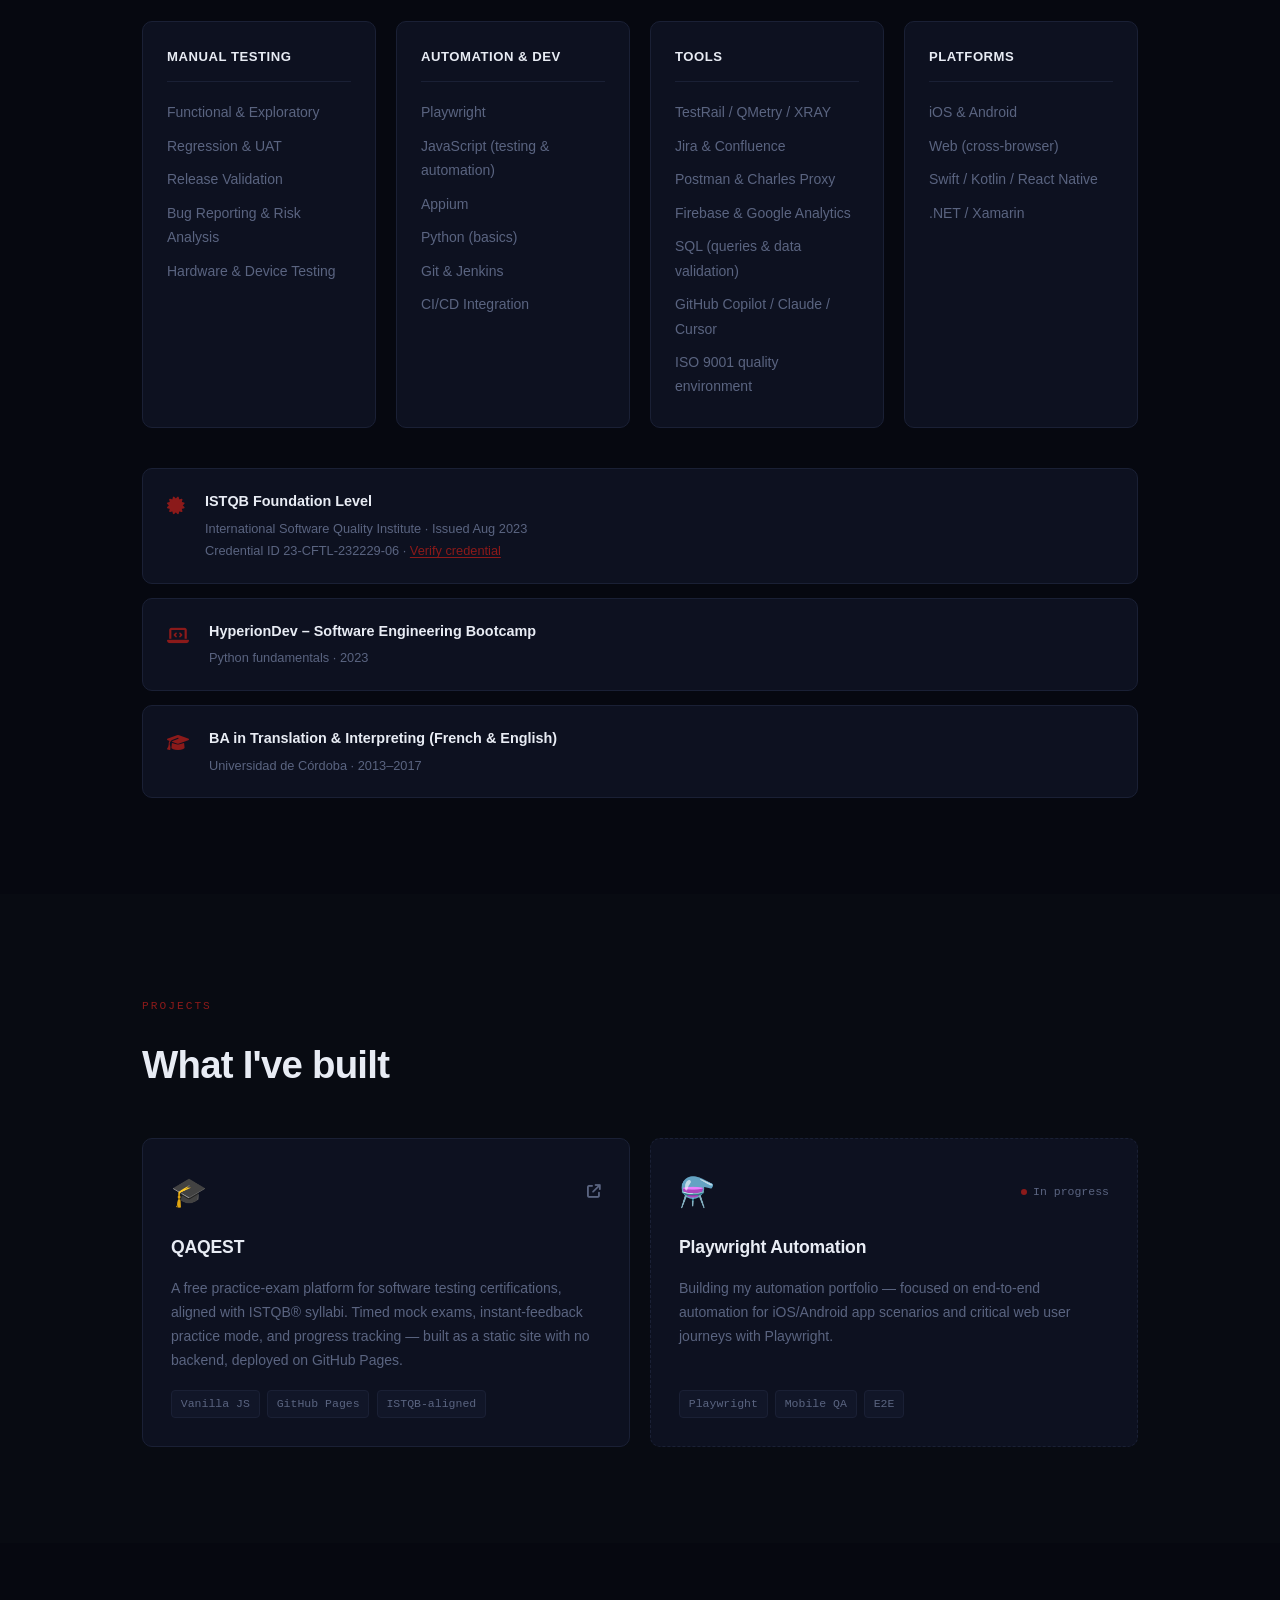
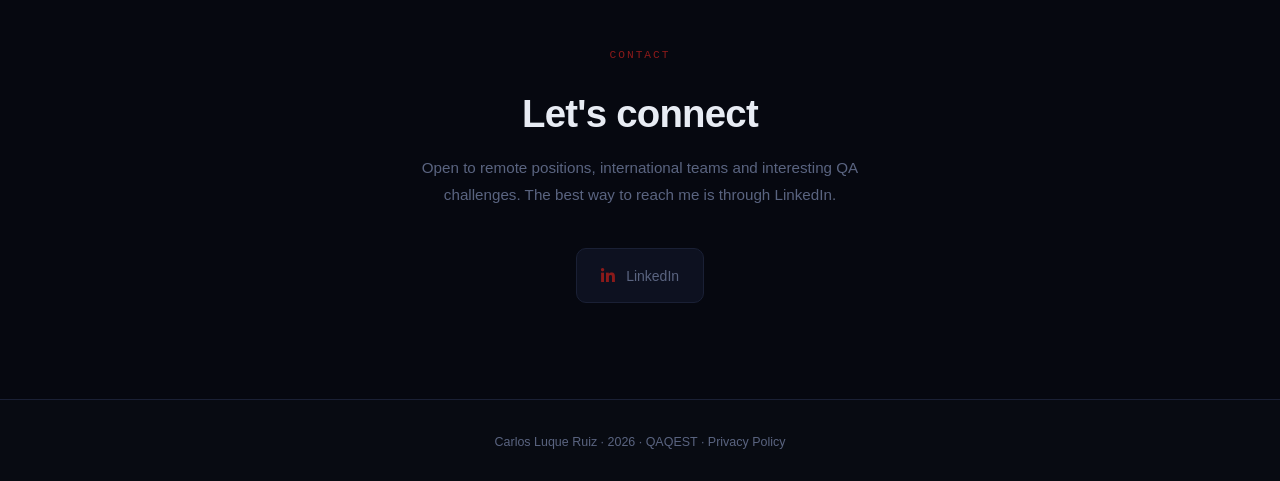
==== commit 3c25f49f: "CV: use QA Engineer title consistently; add ISTQB credential ID, issue date and verification link Co" ====
--- a/index.html
+++ b/index.html
@@ -3,7 +3,7 @@
   <head>
     <meta charset="UTF-8" />
     <meta name="viewport" content="width=device-width, initial-scale=1.0" />
-    <meta name="description" content="Senior QA Engineer with 5+ years of experience in regulated environments, end-to-end testing, SQL validation, and Playwright automation." />
+    <meta name="description" content="QA Engineer with 5+ years of experience in regulated environments, end-to-end testing, SQL validation, and Playwright automation." />
     <meta name="robots" content="index,follow" />
     <meta name="theme-color" content="#080b12" />
     <meta name="color-scheme" content="dark" />
@@ -12,14 +12,14 @@
     <meta http-equiv="Permissions-Policy" content="camera=(), microphone=(), geolocation=(), payment=(), usb=()" />
     <meta property="og:type" content="website" />
     <meta property="og:url" content="https://brutecarlos.github.io/" />
-    <meta property="og:title" content="Carlos Luque Ruiz – Senior QA Engineer" />
+    <meta property="og:title" content="Carlos Luque Ruiz – QA Engineer" />
     <meta property="og:description" content="QA Engineer focused on product quality, regulated systems, SQL checks, and test automation with Playwright." />
     <meta property="og:site_name" content="Carlos Luque Ruiz" />
     <meta name="twitter:card" content="summary" />
-    <meta name="twitter:title" content="Carlos Luque Ruiz – Senior QA Engineer" />
+    <meta name="twitter:title" content="Carlos Luque Ruiz – QA Engineer" />
     <meta name="twitter:description" content="QA Engineer focused on product quality, regulated systems, SQL checks, and test automation with Playwright." />
     <link rel="canonical" href="https://brutecarlos.github.io/" />
-    <title>Carlos Luque Ruiz – Senior QA Engineer</title>
+    <title>Carlos Luque Ruiz – QA Engineer</title>
     <script async src="https://pagead2.googlesyndication.com/pagead/js/adsbygoogle.js?client=ca-pub-3540202863792769" crossorigin="anonymous"></script>
     <link rel="stylesheet" href="styles.css" />
     <link href="https://fonts.googleapis.com/css2?family=Inter:wght@300;400;500;600;700&family=JetBrains+Mono:wght@400;500&display=swap" rel="stylesheet" />
@@ -51,7 +51,7 @@
     <!-- HERO -->
     <section class="hero" id="hero">
       <div class="hero-content">
-        <p class="hero-eyebrow">Senior QA Engineer · Spain · Open to remote &amp; international teams</p>
+        <p class="hero-eyebrow">QA Engineer · Spain · Open to remote &amp; international teams</p>
         <h1 class="hero-title">Carlos<br /><span class="accent">Luque Ruiz</span></h1>
         <p class="hero-subtitle">
           5+ years finding bugs before they reach production · ISTQB certified ·
@@ -76,7 +76,7 @@
         <h2 class="section-title">Who am I?</h2>
         <div class="about-grid">
           <div class="about-text reveal">
-            <p>I'm a <strong>Senior QA Engineer</strong> with 5+ years of experience in functional validation, regression, API, hardware and product support in regulated and demanding environments, including <strong>ISO 9001</strong> quality frameworks.</p>
+            <p>I'm a <strong>QA Engineer</strong> with 5+ years of experience in functional validation, regression, API, hardware and product support in regulated and demanding environments, including <strong>ISO 9001</strong> quality frameworks.</p>
             <p>I approach QA with a very practical mindset: detect risks before production, design tests that cover the real business, coordinate end-to-end validations and communicate findings clearly to technical teams, clients and management.</p>
             <p>I've worked across lotteries, point of sale, CMS, printers, embedded devices and complex tech migrations.</p>
             <p>Currently building my <strong>Playwright</strong> automation portfolio with a focus on end-to-end coverage of <strong>iOS, Android and web app journeys</strong>. <strong>Spanish</strong> native · <strong>English</strong> C2 · <strong>French</strong> C1.</p>
@@ -216,7 +216,8 @@
             <div class="cert-icon"><i class="fas fa-certificate"></i></div>
             <div>
               <p class="cert-title">ISTQB Foundation Level</p>
-              <p class="cert-sub">International Software Quality Institute · 2023</p>
+              <p class="cert-sub">International Software Quality Institute · Issued Aug 2023</p>
+              <p class="cert-sub">Credential ID 23-CFTL-232229-06 · <a class="cert-link" href="https://zertdb.isqi.org/download/certificate/token/NpA7ACm-%21Y1EM158_4_7/language/en" target="_blank" rel="noopener noreferrer">Verify credential</a></p>
             </div>
           </div>
           <div class="cert-card reveal">
--- a/styles.css
+++ b/styles.css
@@ -446,6 +446,8 @@
   font-size: .8rem;
   color: var(--text-muted);
 }
+.cert-link { color: var(--accent); text-decoration: underline; text-underline-offset: 2px; }
+.cert-link:hover { opacity: .85; }
 
 /* ─── PROJECTS ───────────────────────────────────────────────── */
 .projects-grid {
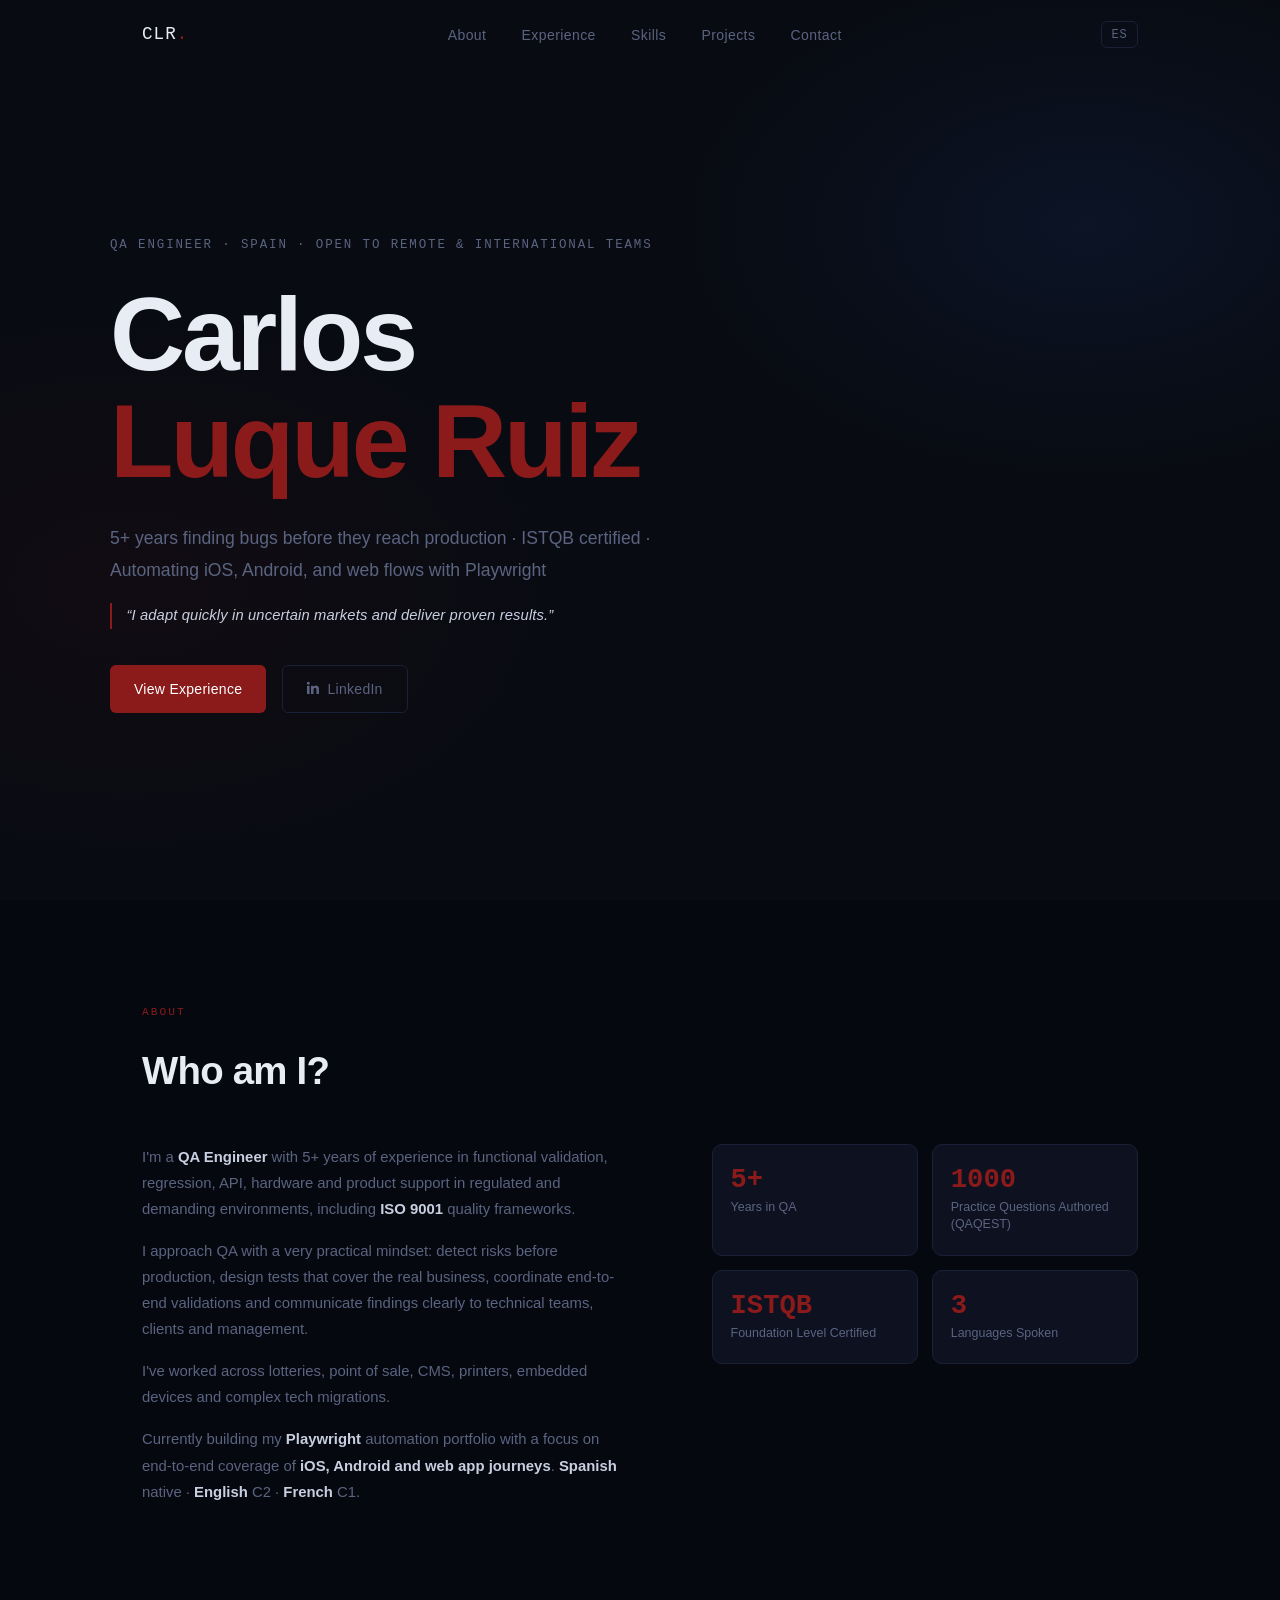
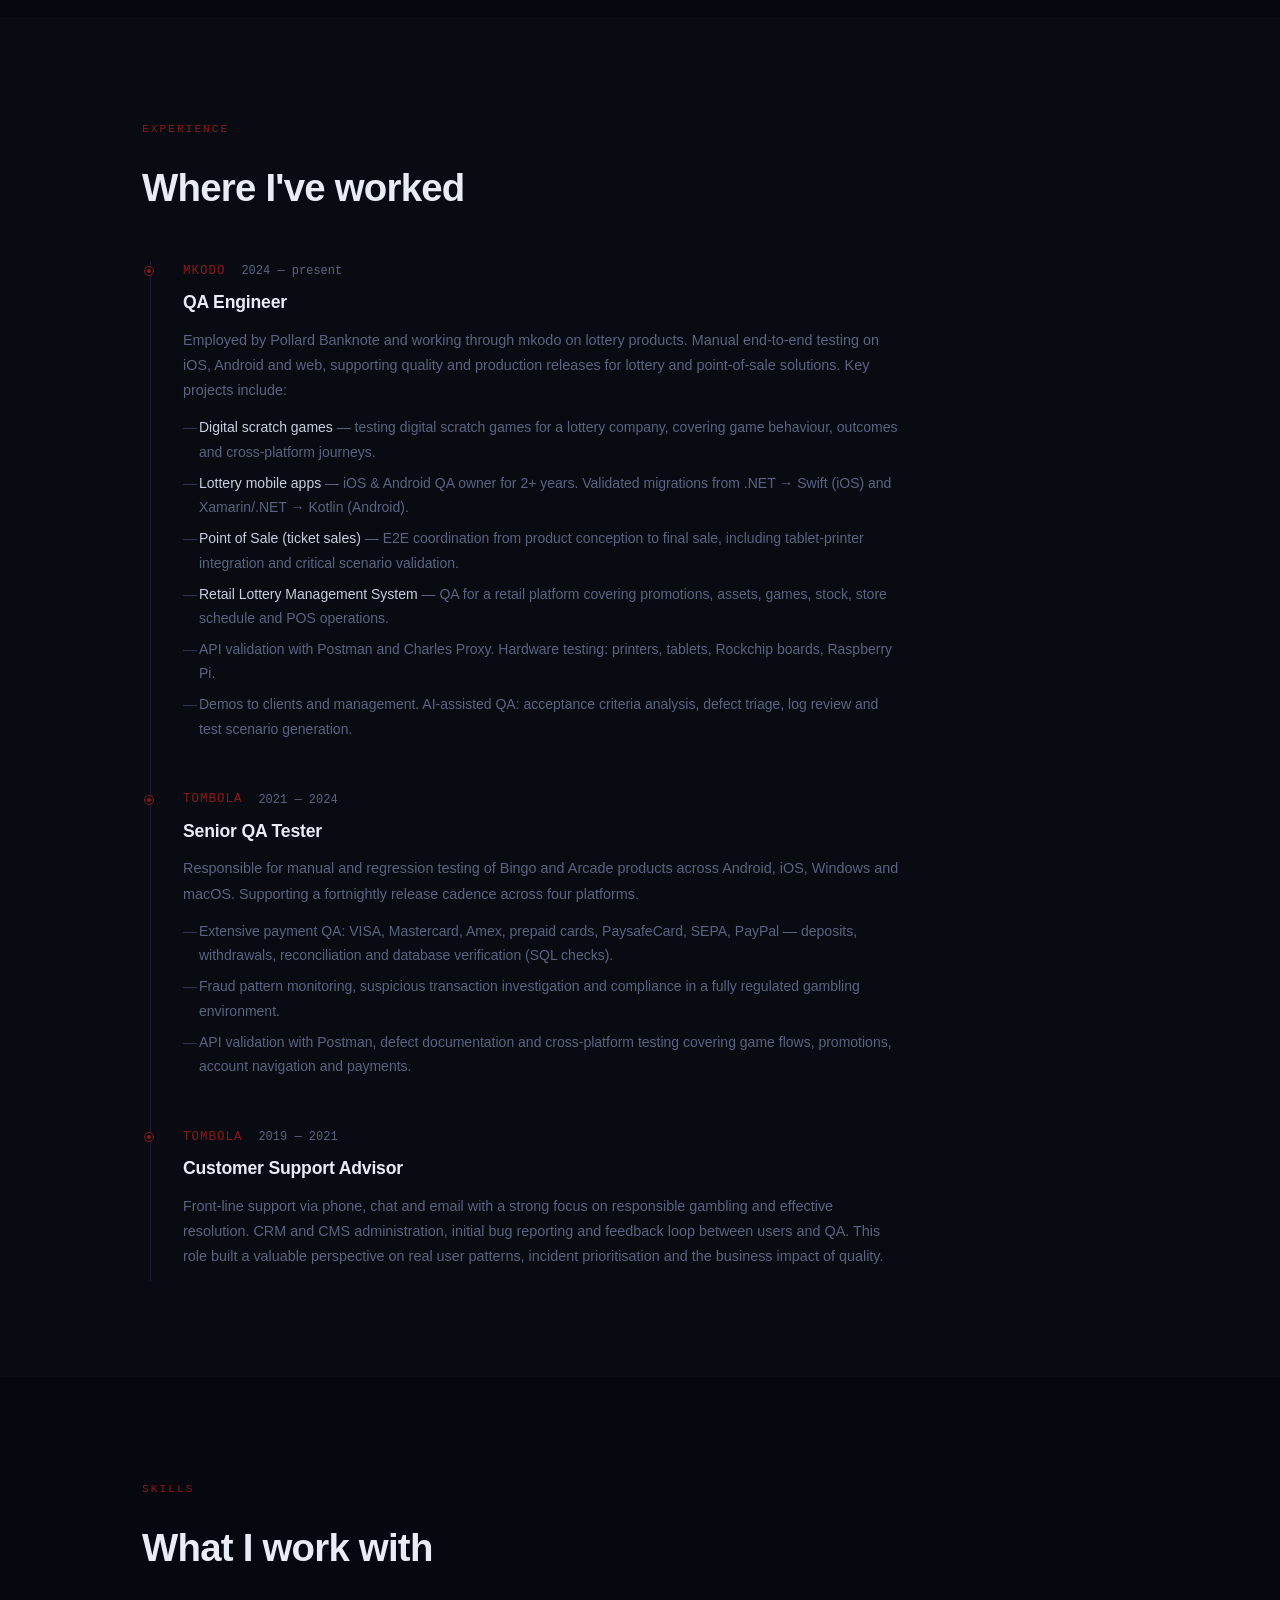
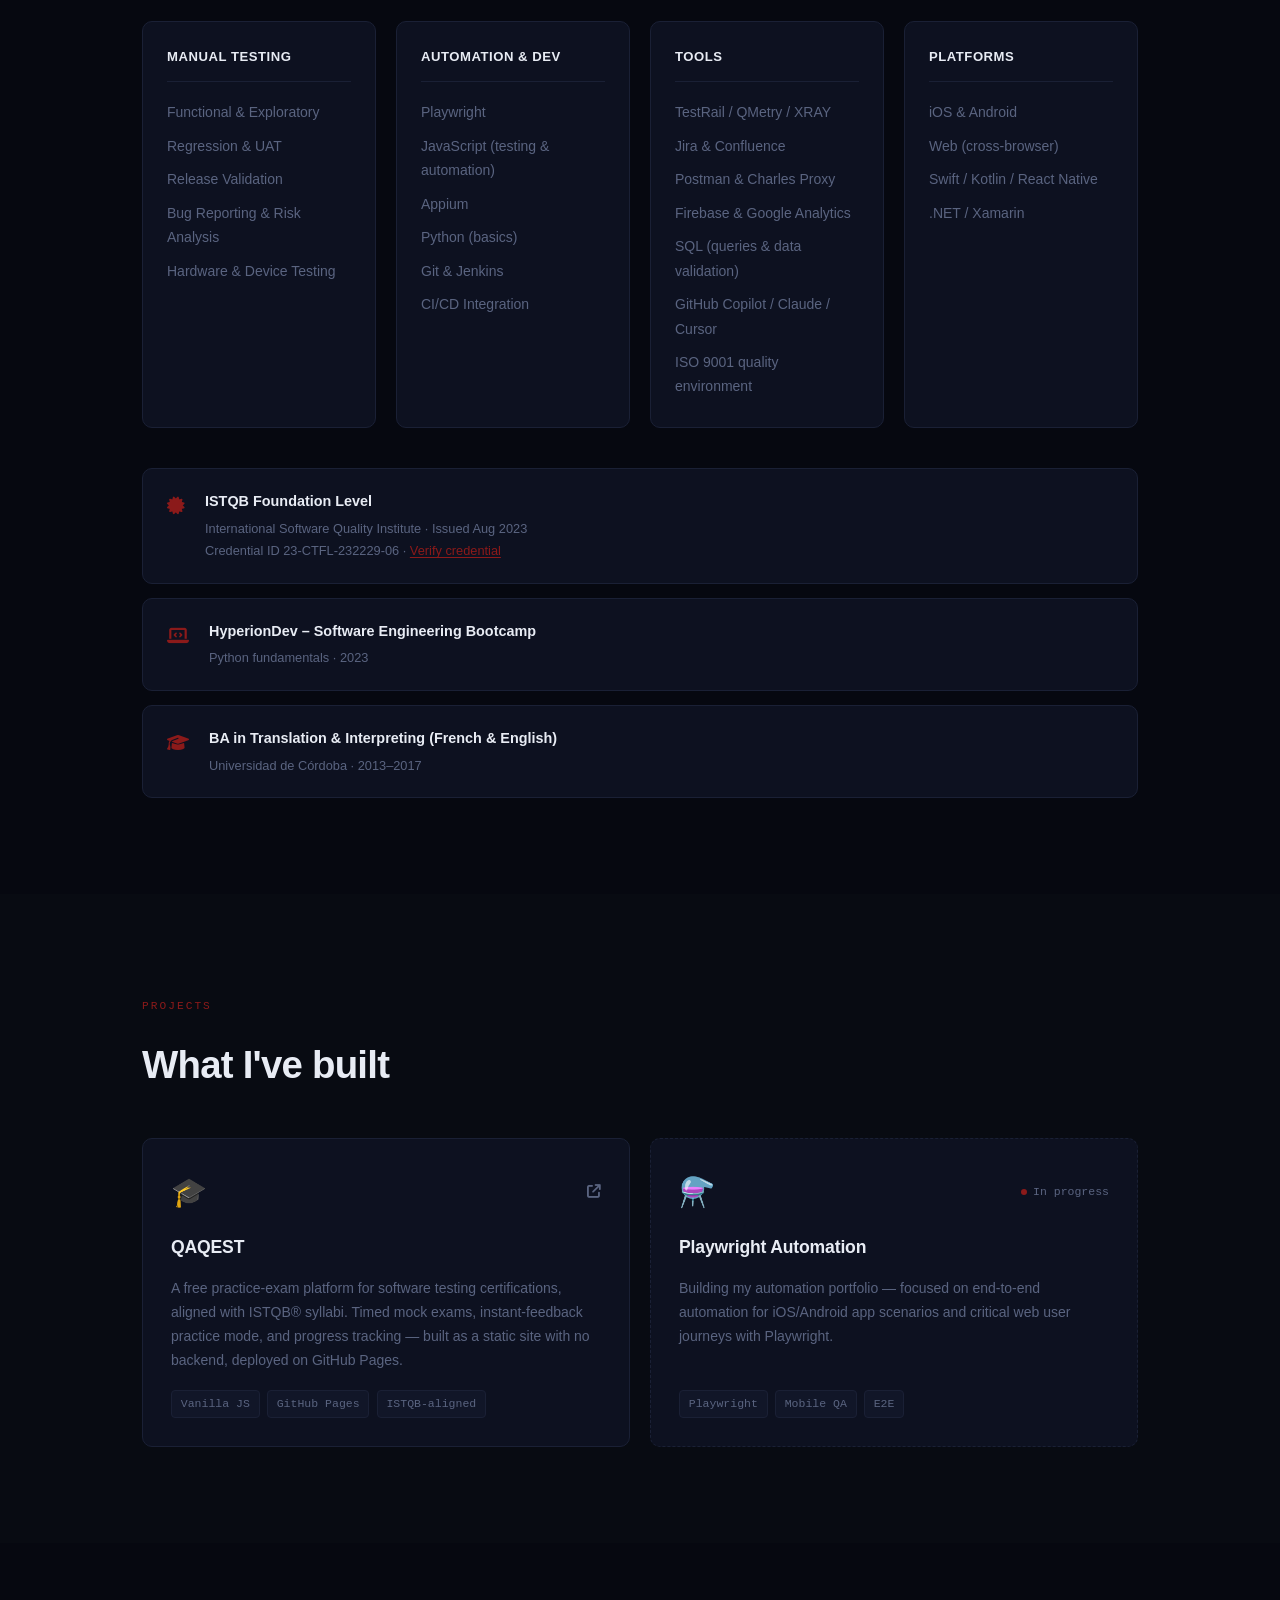
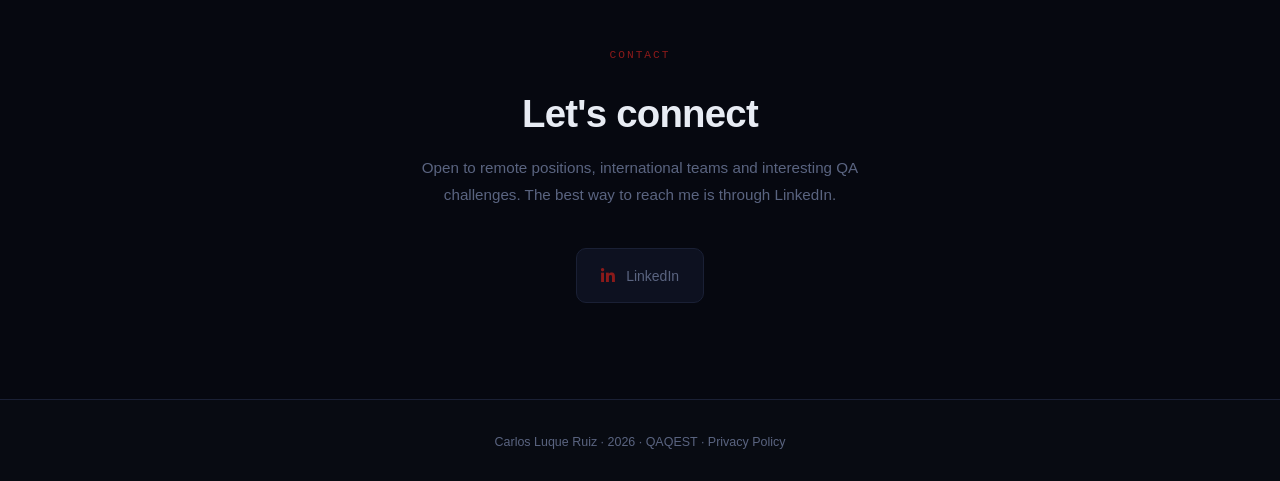
==== commit 743f11f0: "CV: correct ISTQB credential ID typo (CTFL) Co-authored-by: Copilot App <223556219+Copilot@users.nor" ====
--- a/index.html
+++ b/index.html
@@ -217,7 +217,7 @@
             <div>
               <p class="cert-title">ISTQB Foundation Level</p>
               <p class="cert-sub">International Software Quality Institute · Issued Aug 2023</p>
-              <p class="cert-sub">Credential ID 23-CFTL-232229-06 · <a class="cert-link" href="https://zertdb.isqi.org/download/certificate/token/NpA7ACm-%21Y1EM158_4_7/language/en" target="_blank" rel="noopener noreferrer">Verify credential</a></p>
+              <p class="cert-sub">Credential ID 23-CTFL-232229-06 · <a class="cert-link" href="https://zertdb.isqi.org/download/certificate/token/NpA7ACm-%21Y1EM158_4_7/language/en" target="_blank" rel="noopener noreferrer">Verify credential</a></p>
             </div>
           </div>
           <div class="cert-card reveal">
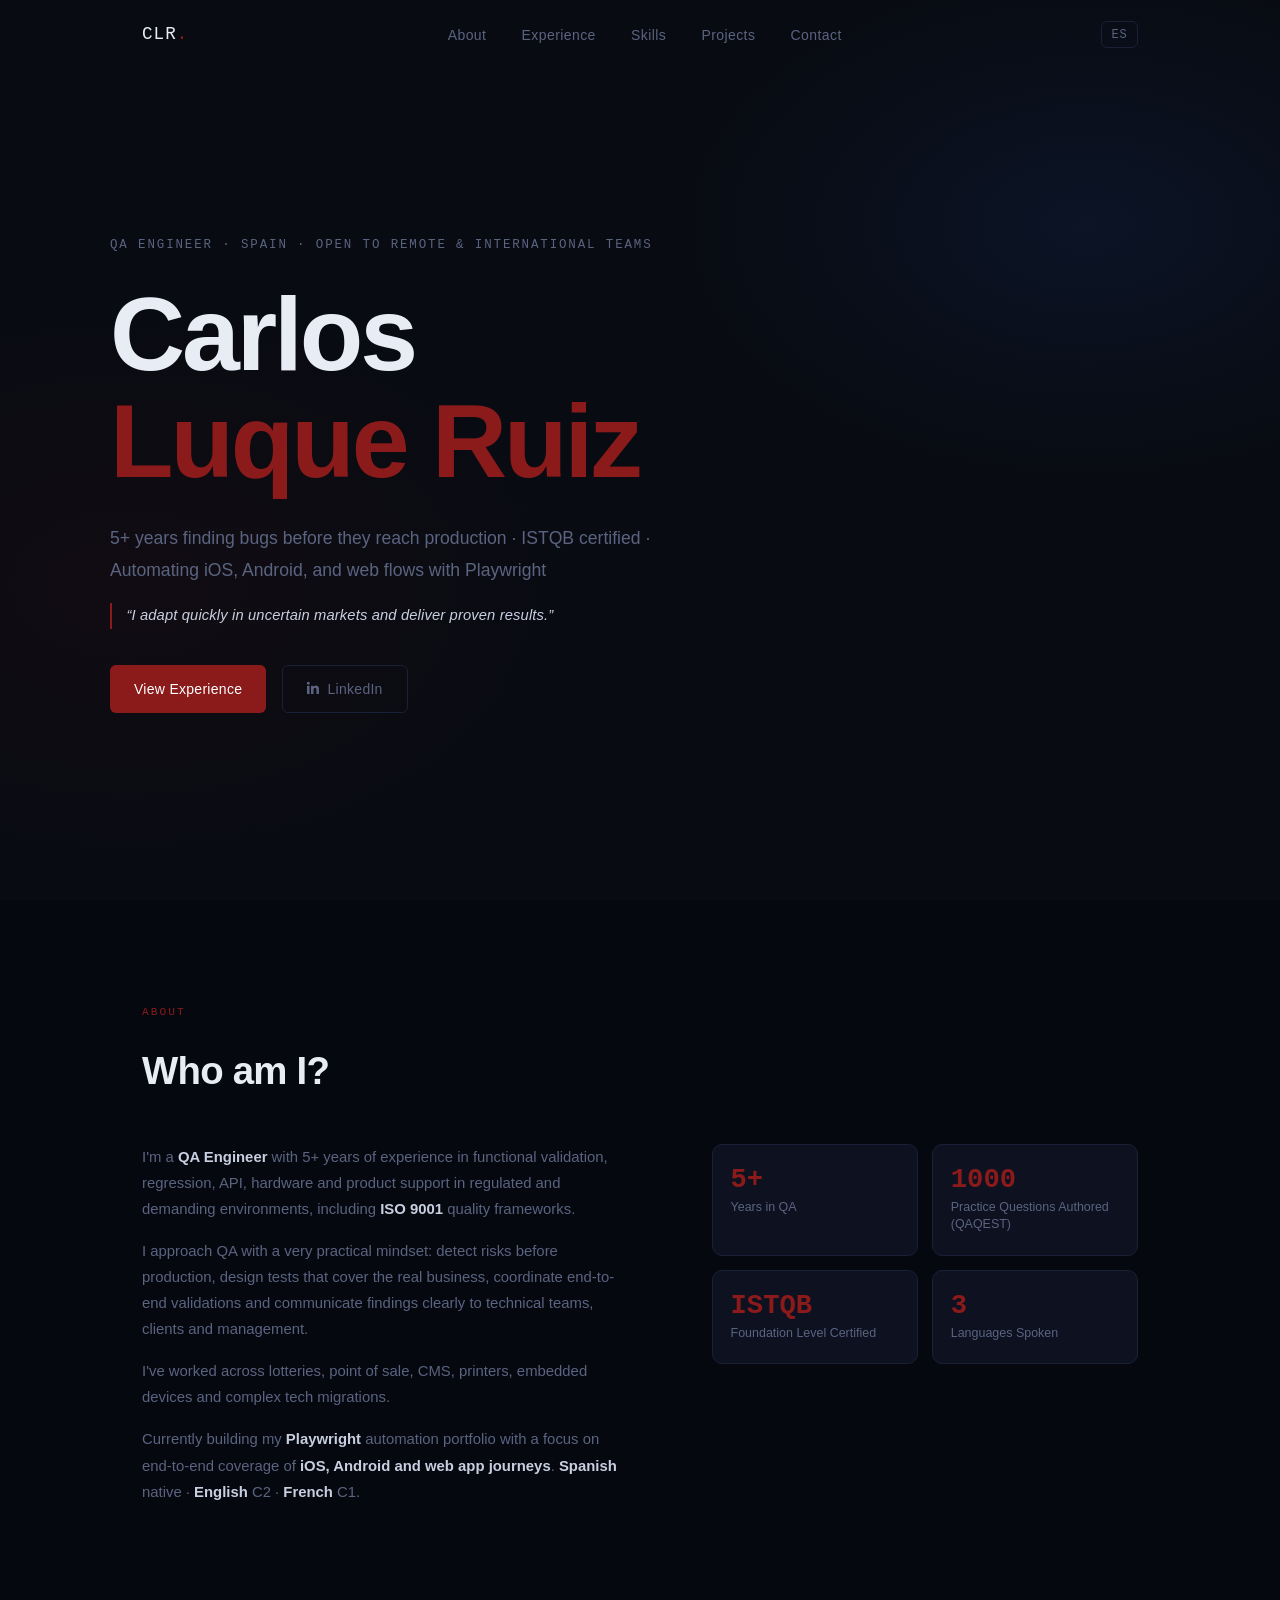
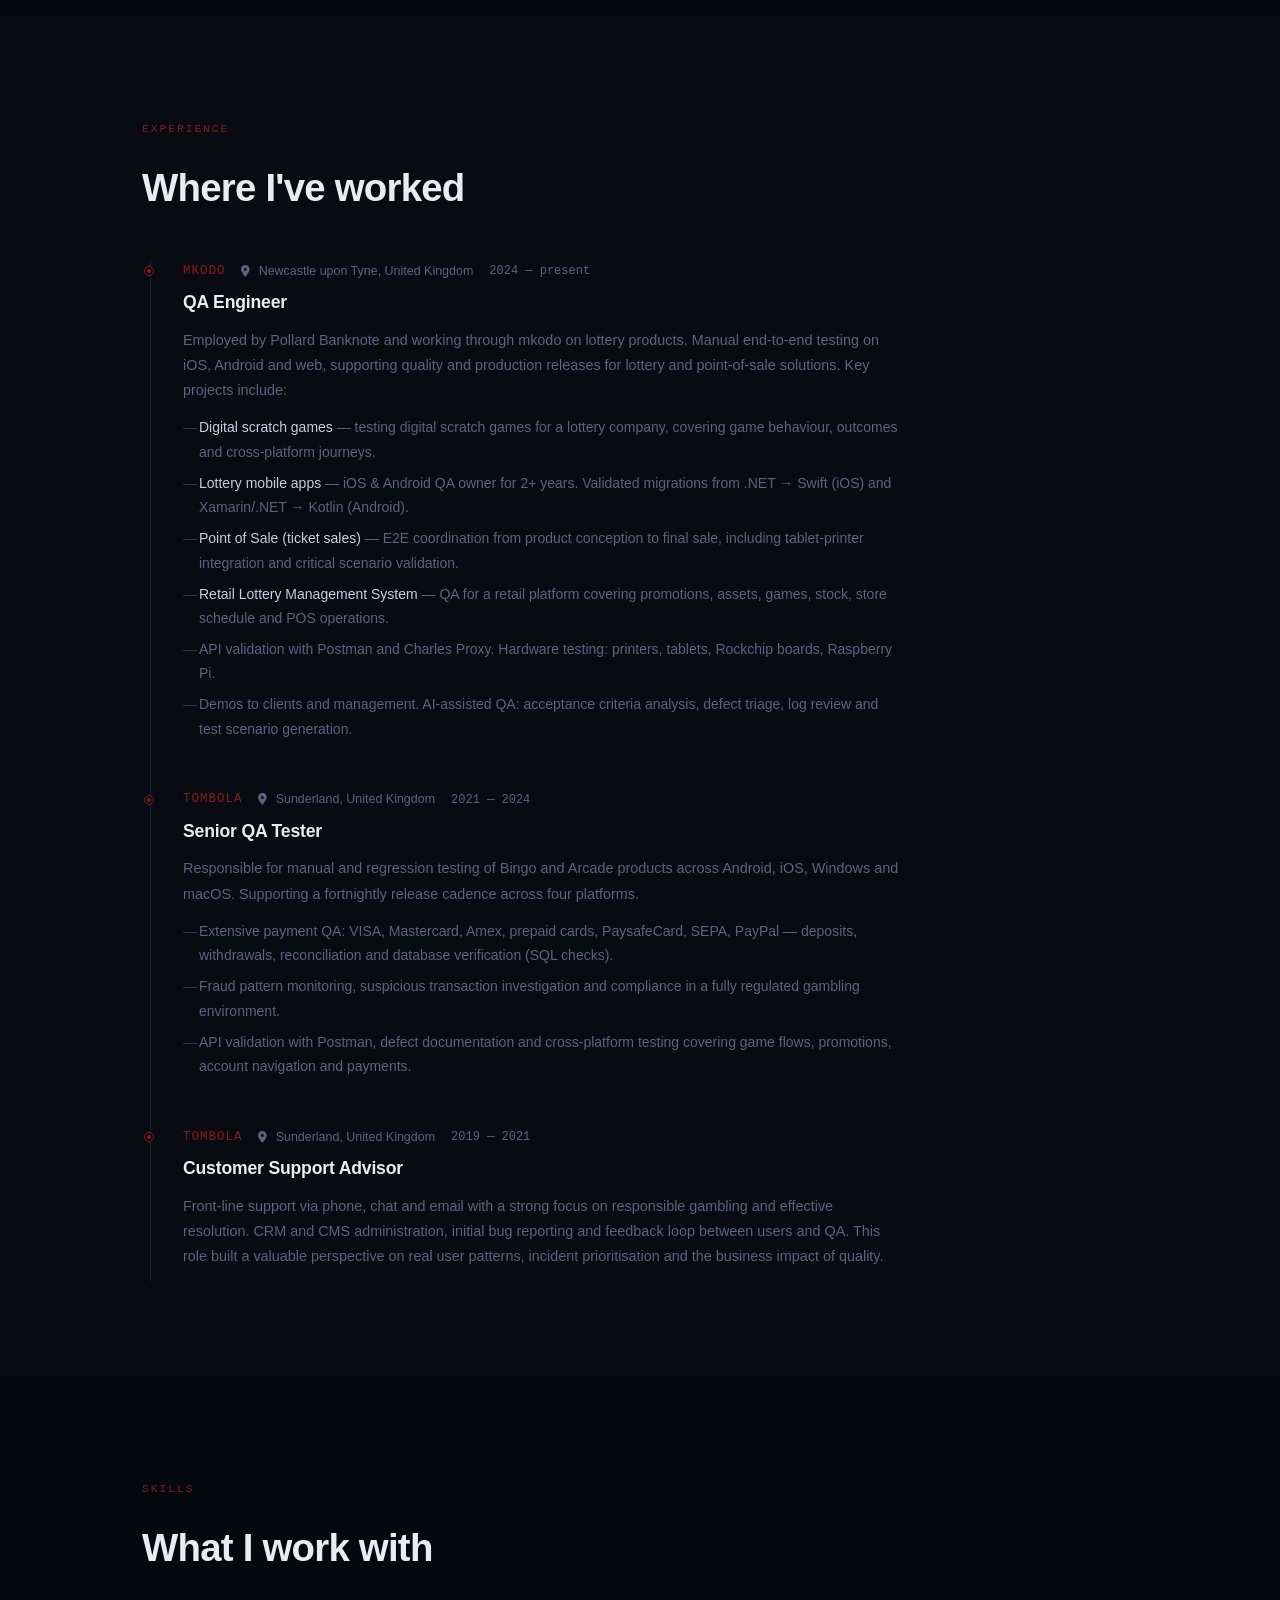
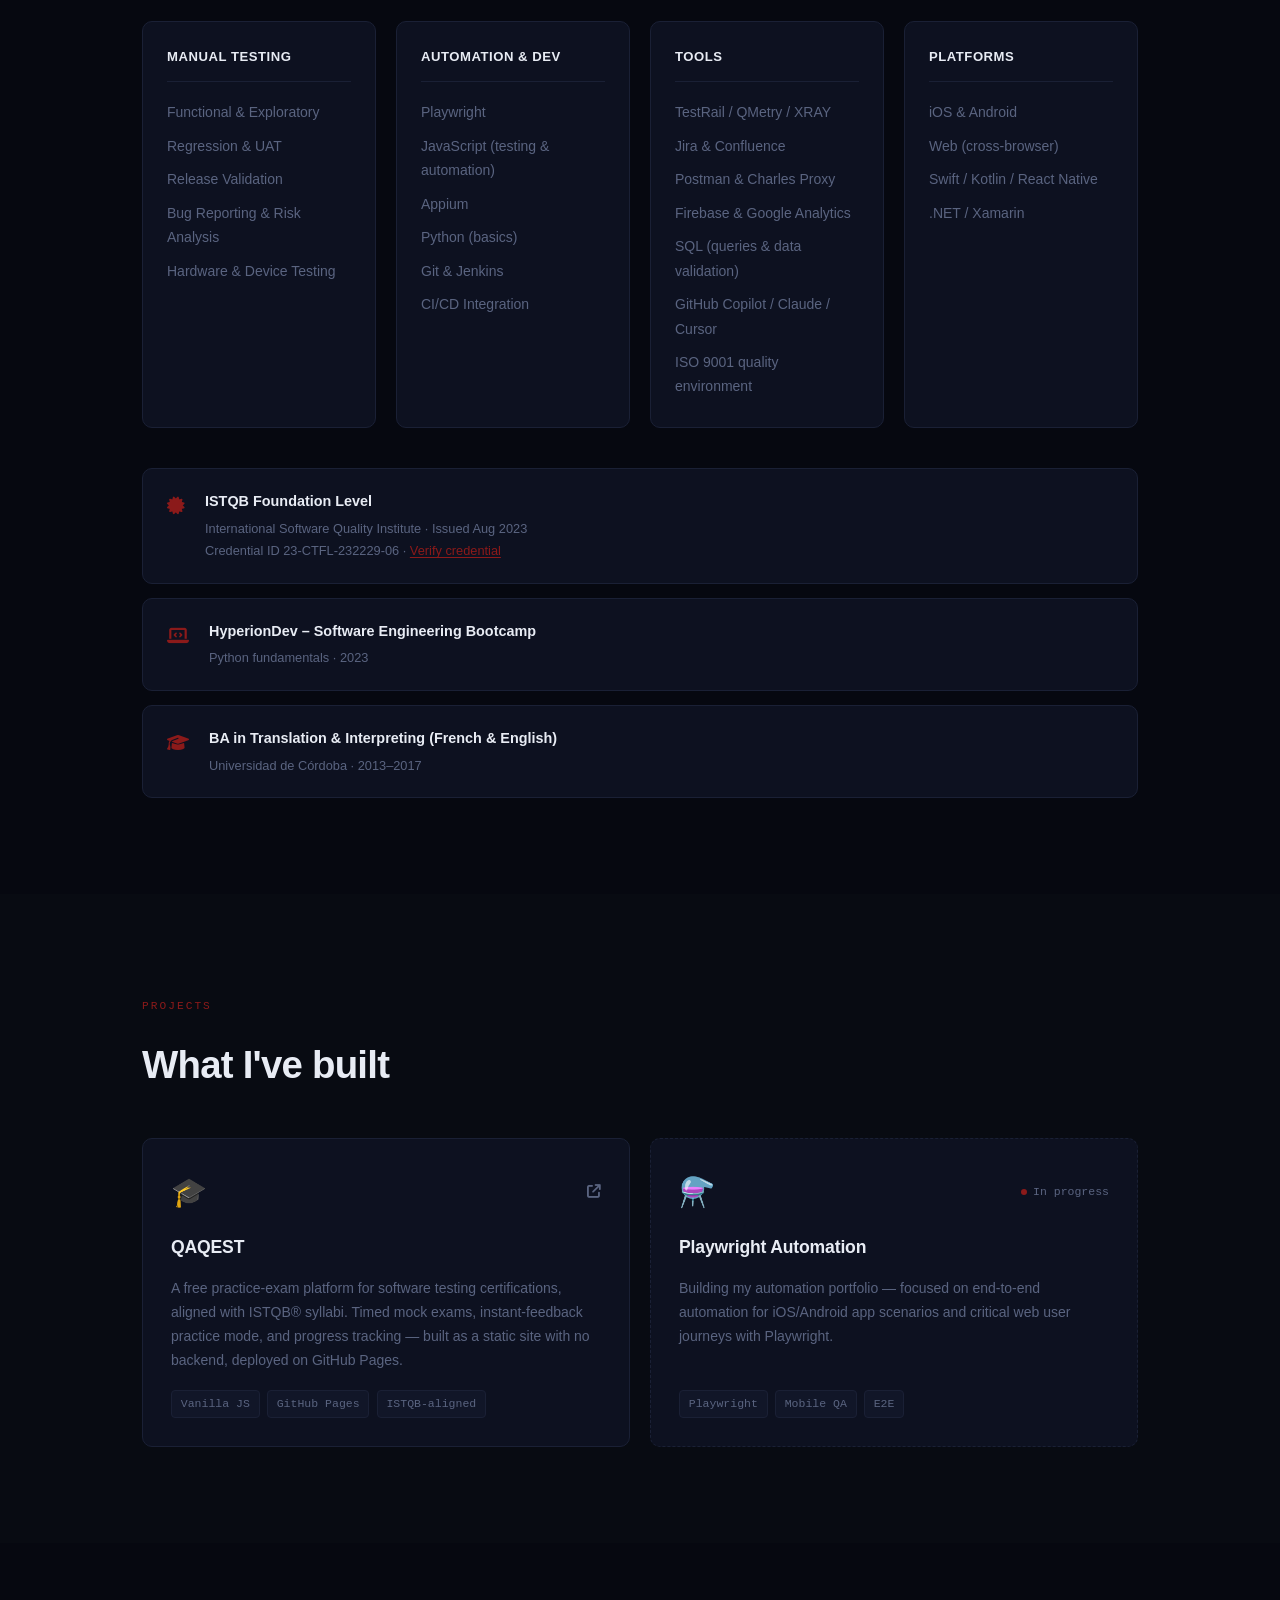
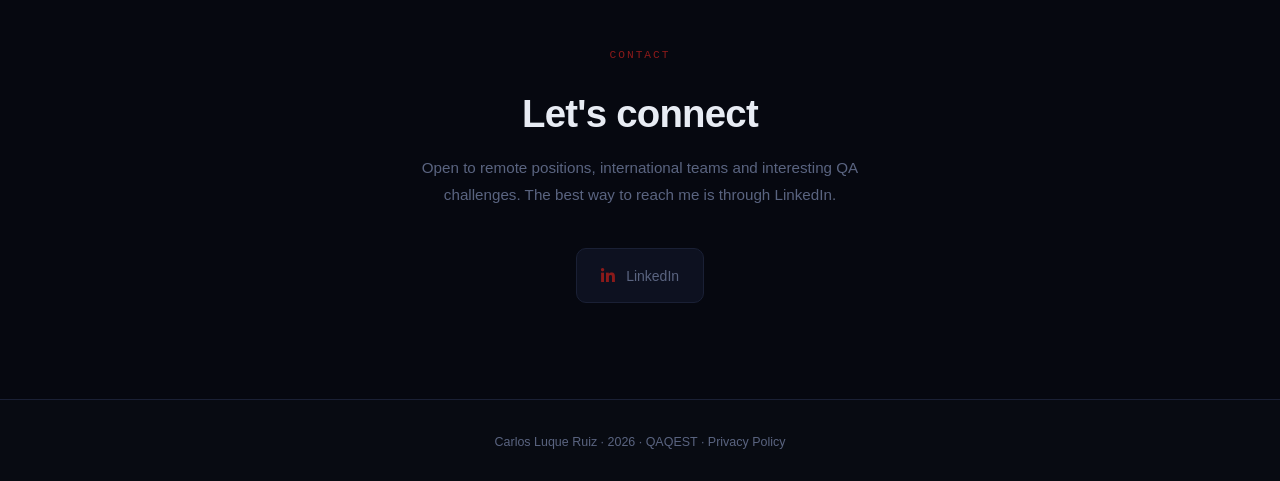
==== commit f6c483d8: "CV: add company locations (Newcastle upon Tyne, Sunderland) Co-authored-by: Copilot App <223556219+C" ====
--- a/index.html
+++ b/index.html
@@ -113,6 +113,7 @@
           <div class="timeline-item reveal">
             <div class="timeline-meta">
               <span class="timeline-company">mkodo</span>
+              <span class="timeline-location"><i class="fas fa-location-dot" aria-hidden="true"></i> Newcastle upon Tyne, United Kingdom</span>
               <span class="timeline-period">2024 — present</span>
             </div>
             <h3 class="timeline-role">QA Engineer</h3>
@@ -132,6 +133,7 @@
           <div class="timeline-item reveal">
             <div class="timeline-meta">
               <span class="timeline-company">tombola</span>
+              <span class="timeline-location"><i class="fas fa-location-dot" aria-hidden="true"></i> Sunderland, United Kingdom</span>
               <span class="timeline-period">2021 — 2024</span>
             </div>
             <h3 class="timeline-role">Senior QA Tester</h3>
@@ -148,6 +150,7 @@
           <div class="timeline-item reveal">
             <div class="timeline-meta">
               <span class="timeline-company">tombola</span>
+              <span class="timeline-location"><i class="fas fa-location-dot" aria-hidden="true"></i> Sunderland, United Kingdom</span>
               <span class="timeline-period">2019 — 2021</span>
             </div>
             <h3 class="timeline-role">Customer Support Advisor</h3>
--- a/styles.css
+++ b/styles.css
@@ -331,8 +331,9 @@
 }
 .timeline-meta {
   display: flex;
-  align-items: center;
-  gap: 1rem;
+  flex-wrap: wrap;
+  align-items: center;
+  gap: .3rem 1rem;
   margin-bottom: .3rem;
 }
 .timeline-company {
@@ -343,6 +344,11 @@
   letter-spacing: .08em;
   text-transform: uppercase;
 }
+.timeline-location {
+  font-size: .78rem;
+  color: var(--text-muted);
+}
+.timeline-location i { margin-right: .3rem; font-size: .72rem; }
 .timeline-period {
   font-size: .75rem;
   color: var(--text-muted);
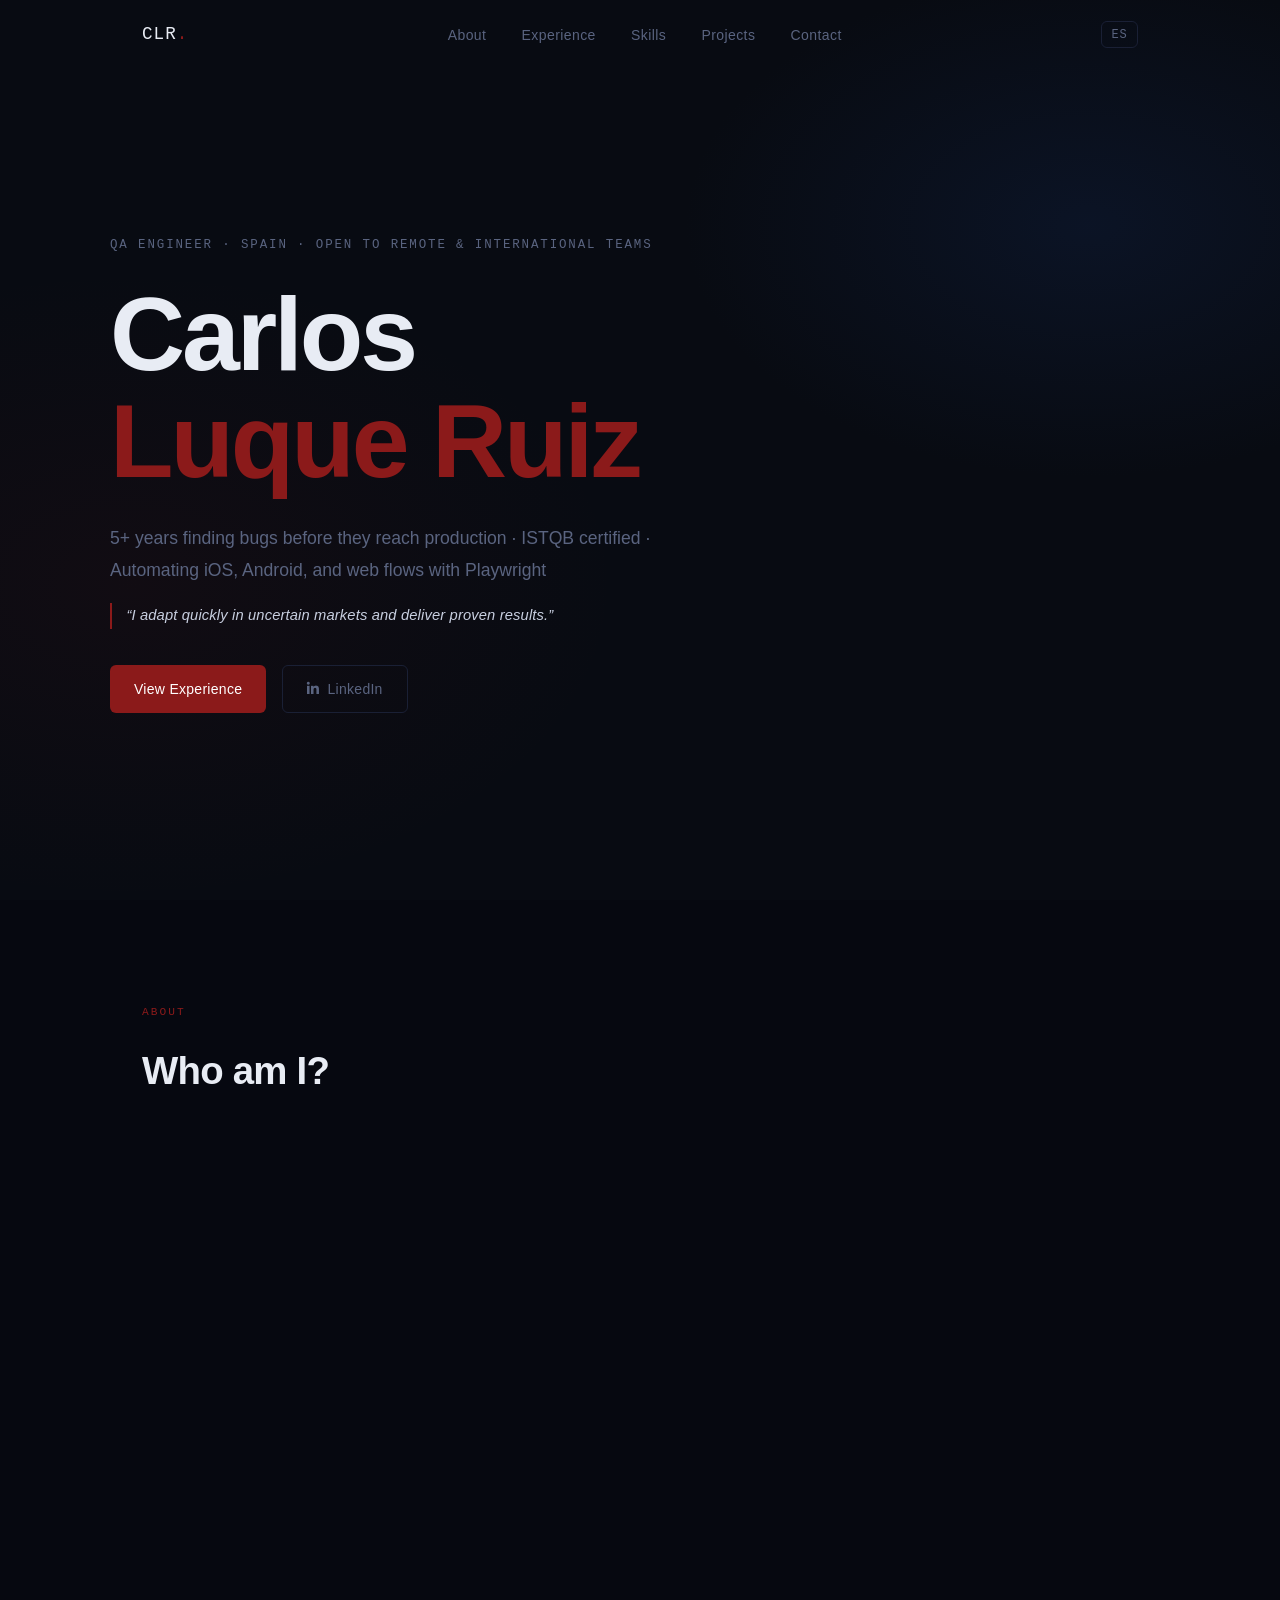
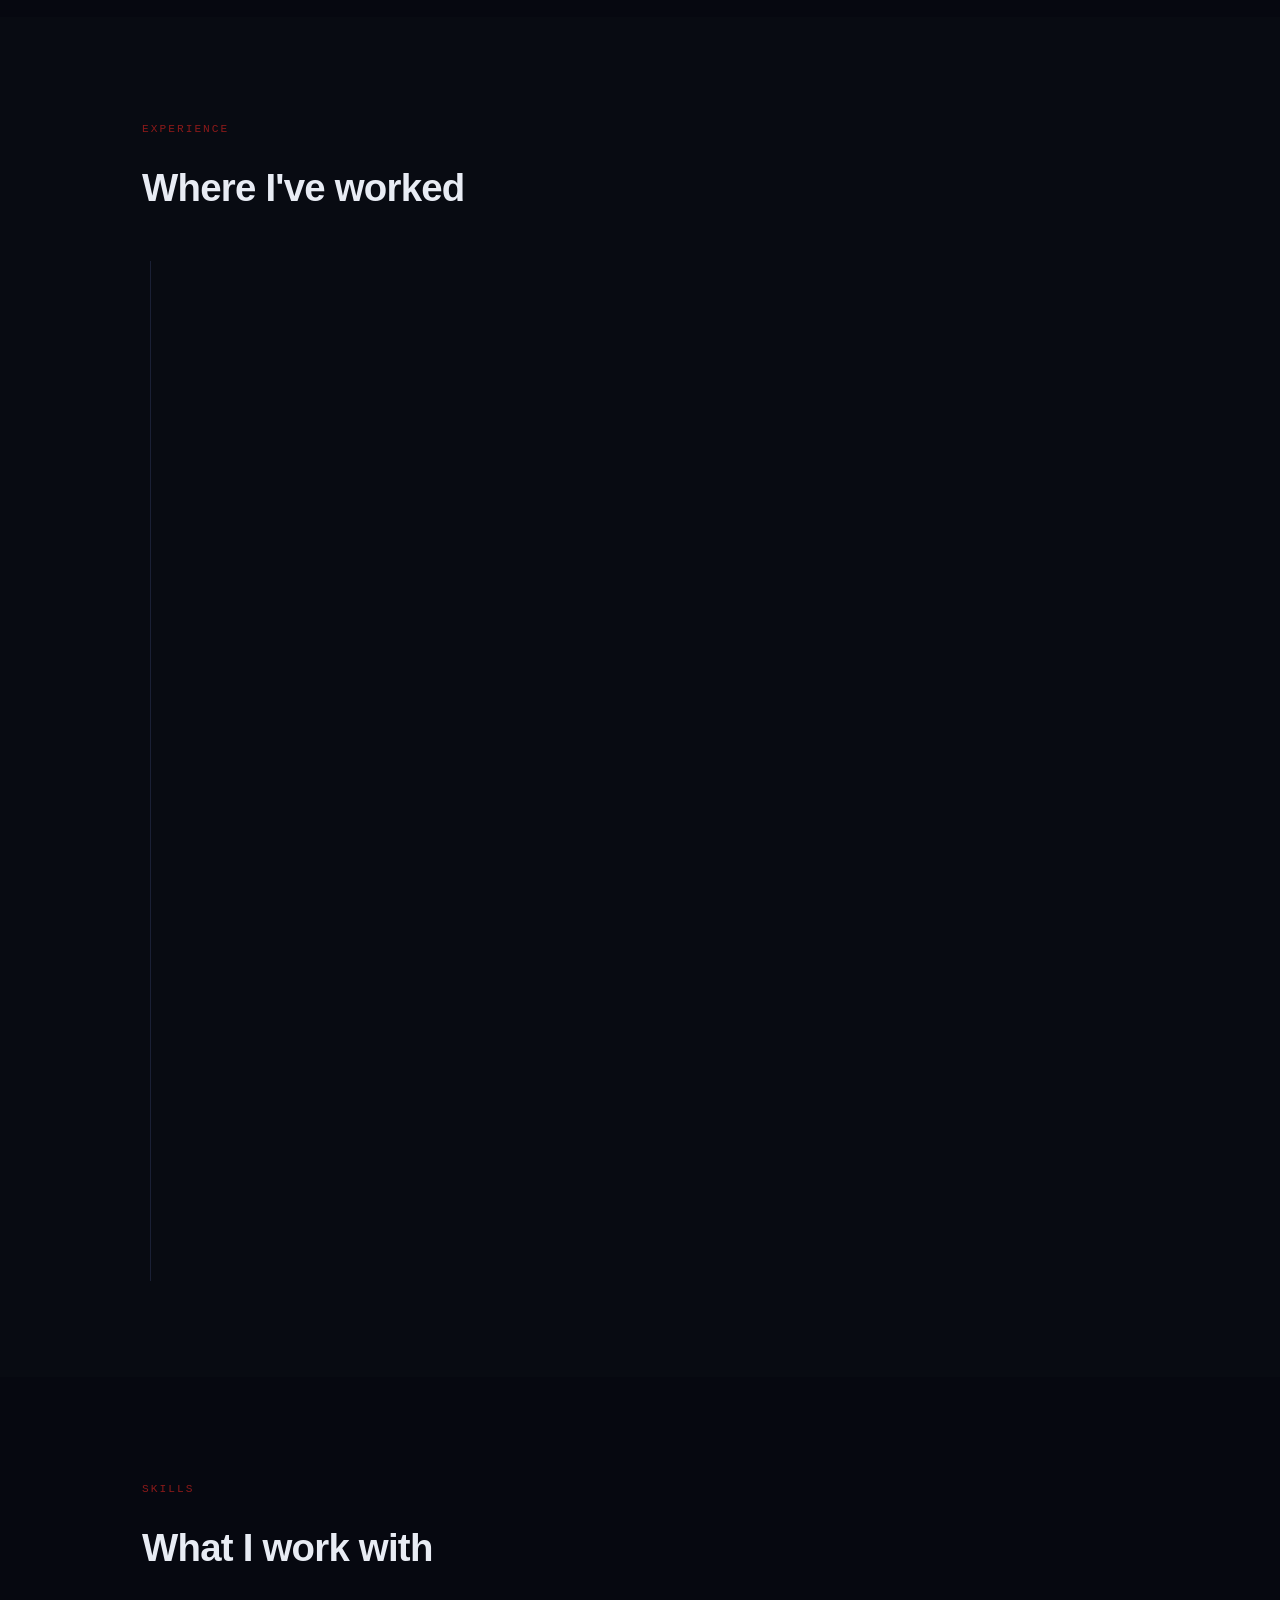
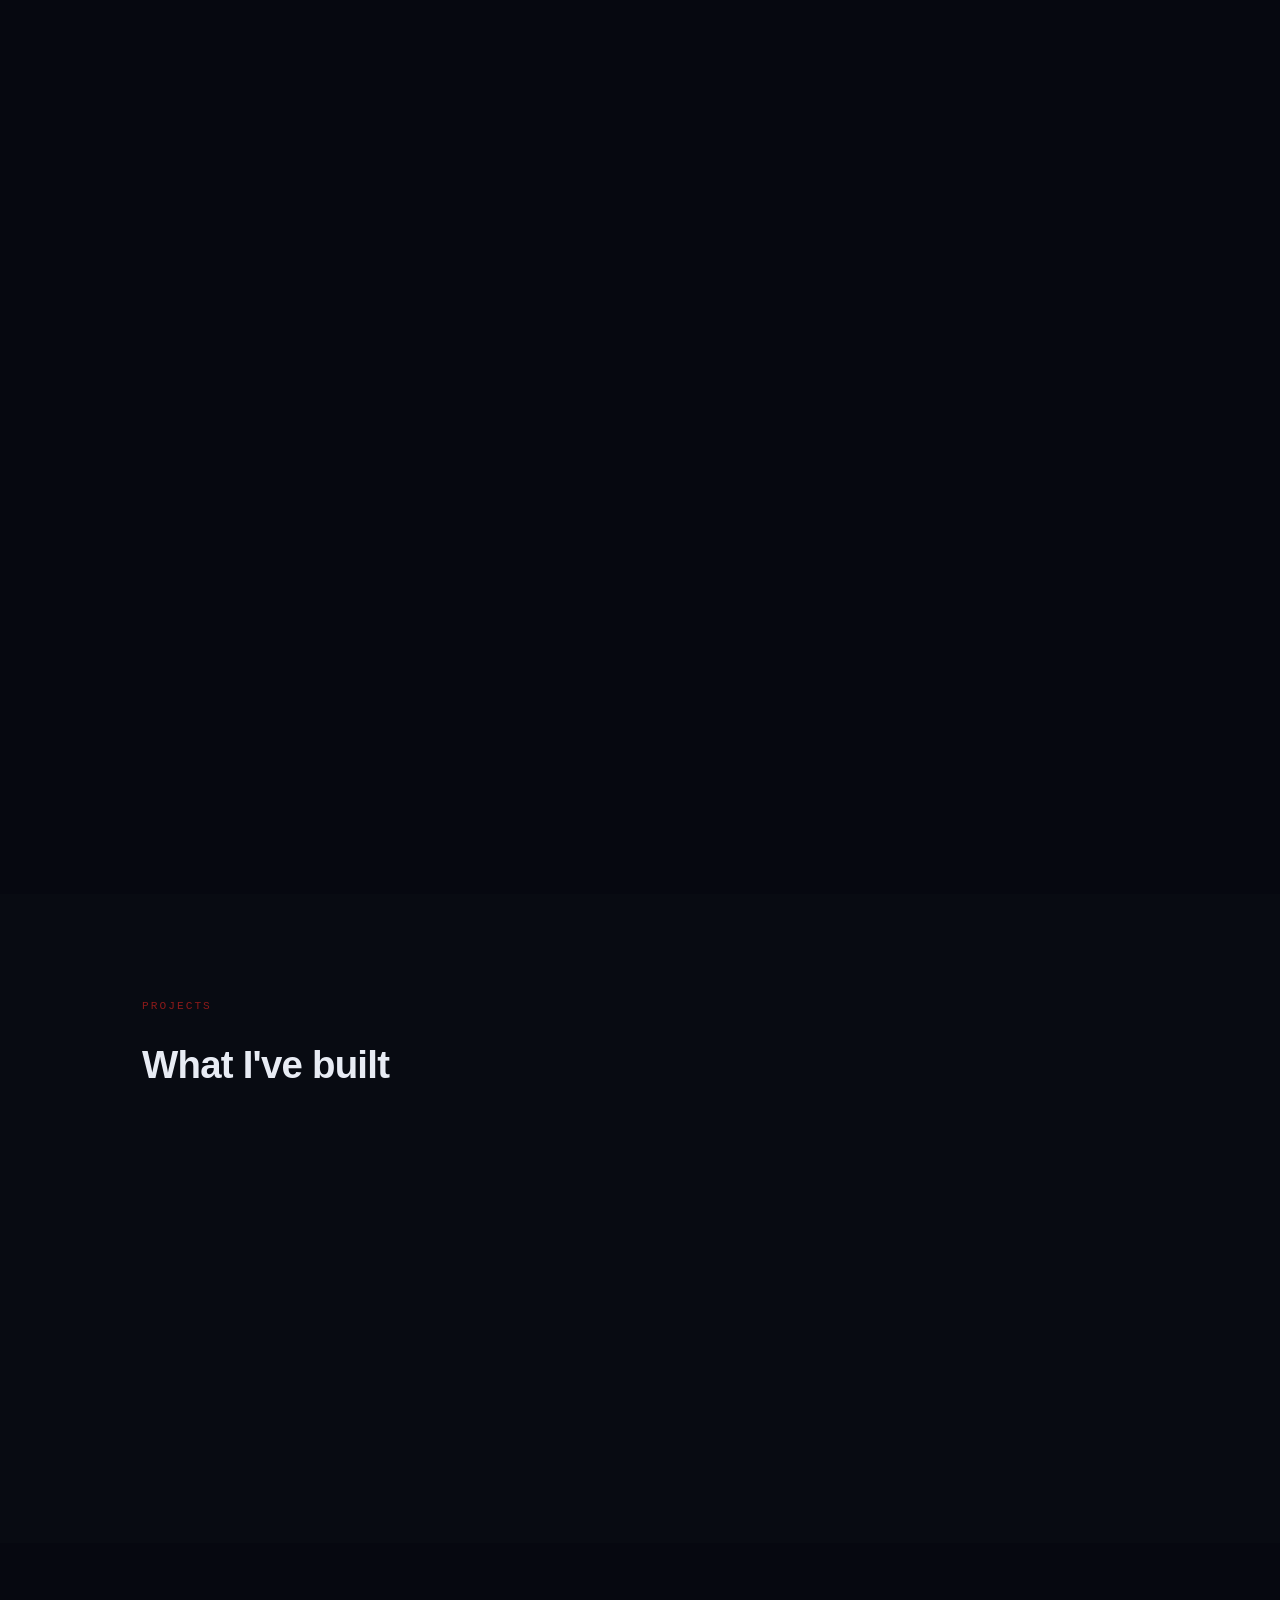
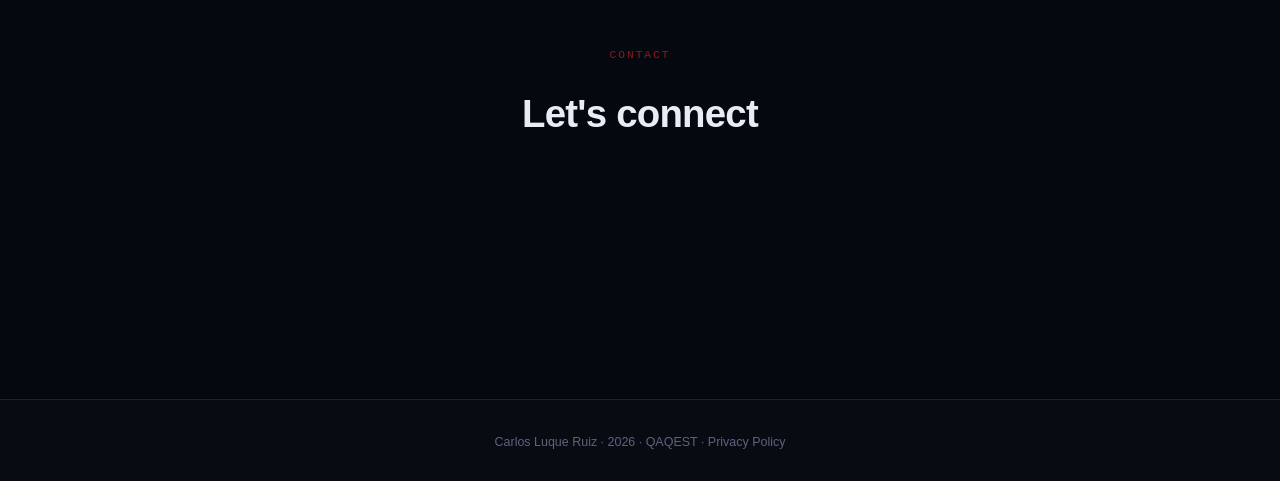
==== commit 2c18a689: "Remove AdSense from CV pages; ads run only on QAQEST (opt-in) Co-authored-by: Copilot App <223556219" ====
--- a/index.html
+++ b/index.html
@@ -7,7 +7,7 @@
     <meta name="robots" content="index,follow" />
     <meta name="theme-color" content="#080b12" />
     <meta name="color-scheme" content="dark" />
-    <meta http-equiv="Content-Security-Policy" content="default-src 'self'; script-src 'self' 'unsafe-inline' https://pagead2.googlesyndication.com https://partner.googleadservices.com https://tpc.googlesyndication.com https://www.googletagservices.com https://fundingchoicesmessages.google.com https://*.adtrafficquality.google; style-src 'self' 'unsafe-inline' https://fonts.googleapis.com https://cdnjs.cloudflare.com; font-src 'self' https://fonts.gstatic.com https://cdnjs.cloudflare.com data:; img-src 'self' data: https:; frame-src https://googleads.g.doubleclick.net https://tpc.googlesyndication.com https://*.google.com https://*.adtrafficquality.google; connect-src 'self' https://*.google.com https://*.googlesyndication.com https://*.adtrafficquality.google https://fundingchoicesmessages.google.com https://*.doubleclick.net; object-src 'none'; base-uri 'self'; form-action 'self'; upgrade-insecure-requests" />
+    <meta http-equiv="Content-Security-Policy" content="default-src 'self'; script-src 'self'; style-src 'self' https://fonts.googleapis.com https://cdnjs.cloudflare.com; font-src 'self' https://fonts.gstatic.com https://cdnjs.cloudflare.com data:; img-src 'self' data: https:; connect-src 'self'; object-src 'none'; base-uri 'self'; form-action 'self'; upgrade-insecure-requests" />
     <meta http-equiv="Referrer-Policy" content="strict-origin-when-cross-origin" />
     <meta http-equiv="Permissions-Policy" content="camera=(), microphone=(), geolocation=(), payment=(), usb=()" />
     <meta property="og:type" content="website" />
@@ -20,7 +20,10 @@
     <meta name="twitter:description" content="QA Engineer focused on product quality, regulated systems, SQL checks, and test automation with Playwright." />
     <link rel="canonical" href="https://brutecarlos.github.io/" />
     <title>Carlos Luque Ruiz – QA Engineer</title>
-    <script async src="https://pagead2.googlesyndication.com/pagead/js/adsbygoogle.js?client=ca-pub-3540202863792769" crossorigin="anonymous"></script>
+    <link rel="icon" href="favicon.svg" type="image/svg+xml" />
+    <link rel="icon" href="favicon-32.png" sizes="32x32" type="image/png" />
+    <link rel="shortcut icon" href="favicon.ico" />
+    <link rel="apple-touch-icon" href="apple-touch-icon.png" />
     <link rel="stylesheet" href="styles.css" />
     <link href="https://fonts.googleapis.com/css2?family=Inter:wght@300;400;500;600;700&family=JetBrains+Mono:wght@400;500&display=swap" rel="stylesheet" />
     <link rel="stylesheet" href="https://cdnjs.cloudflare.com/ajax/libs/font-awesome/6.5.0/css/all.min.css" />
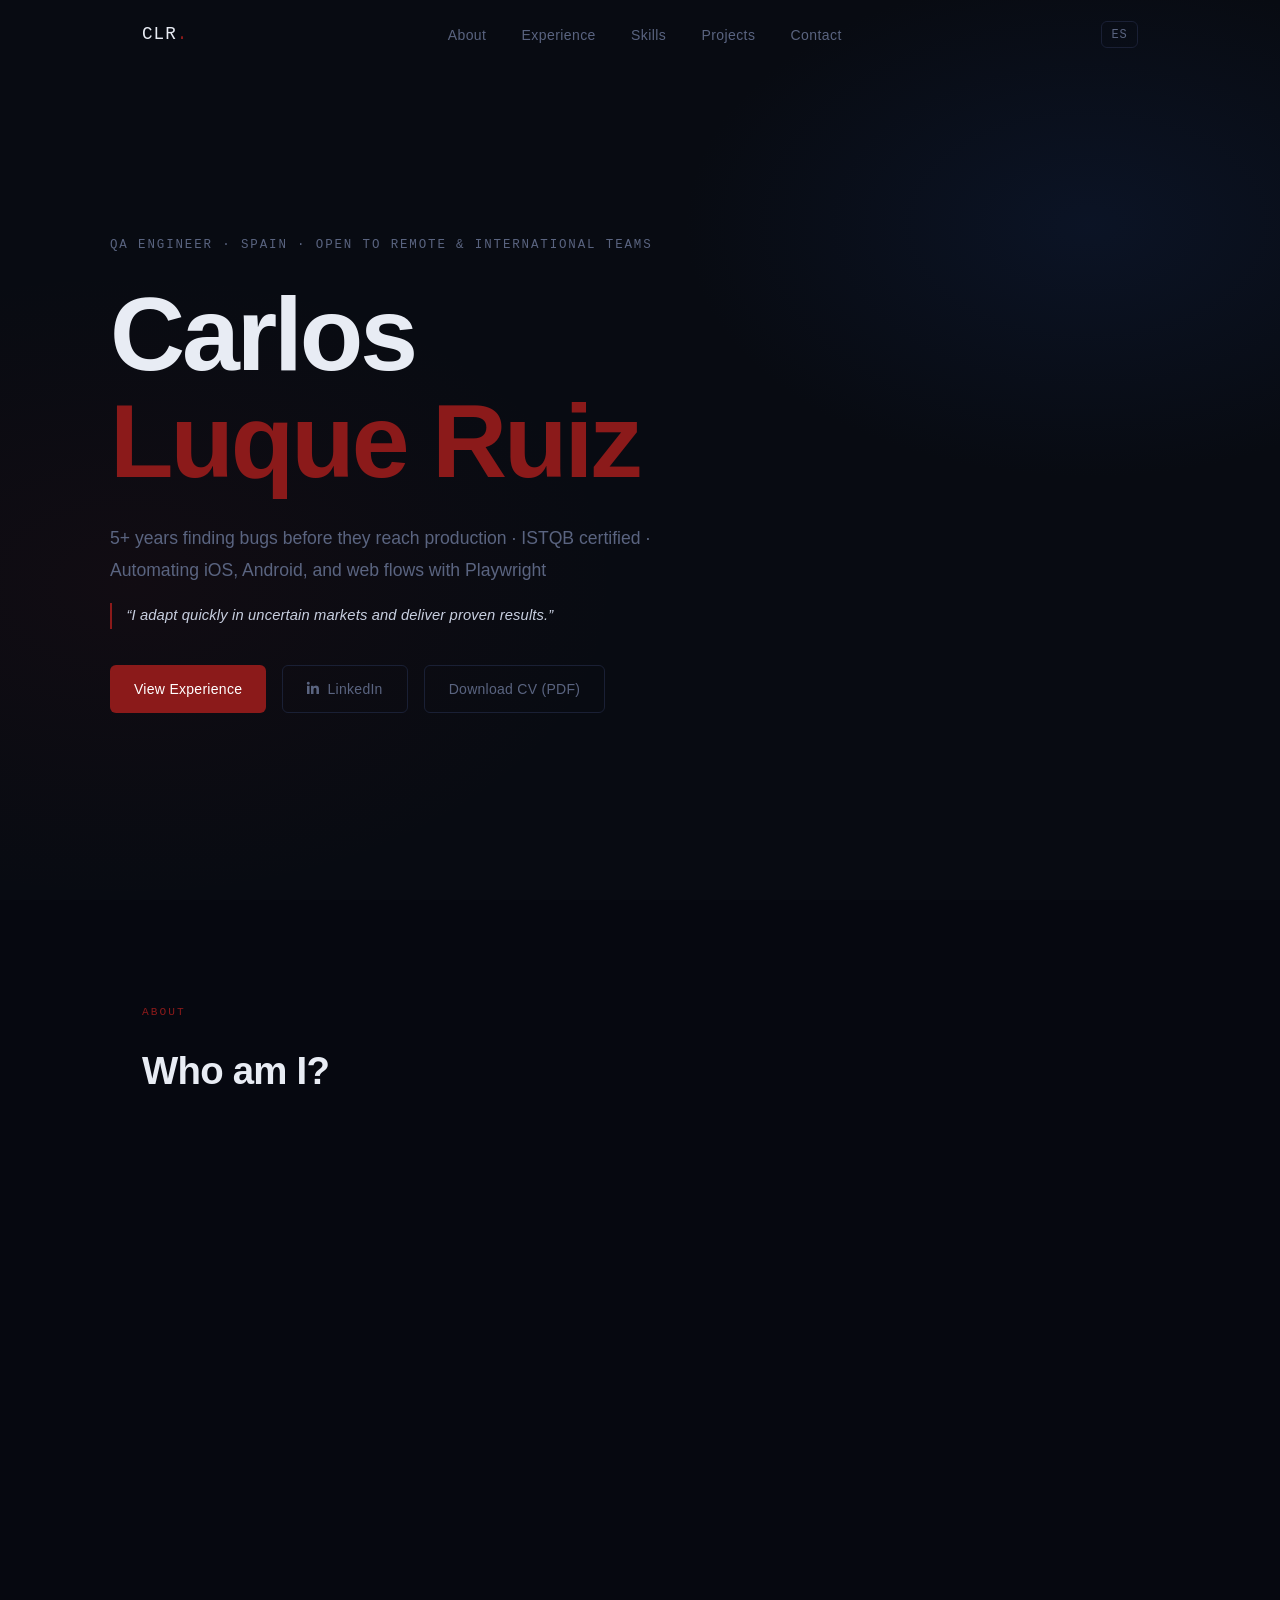
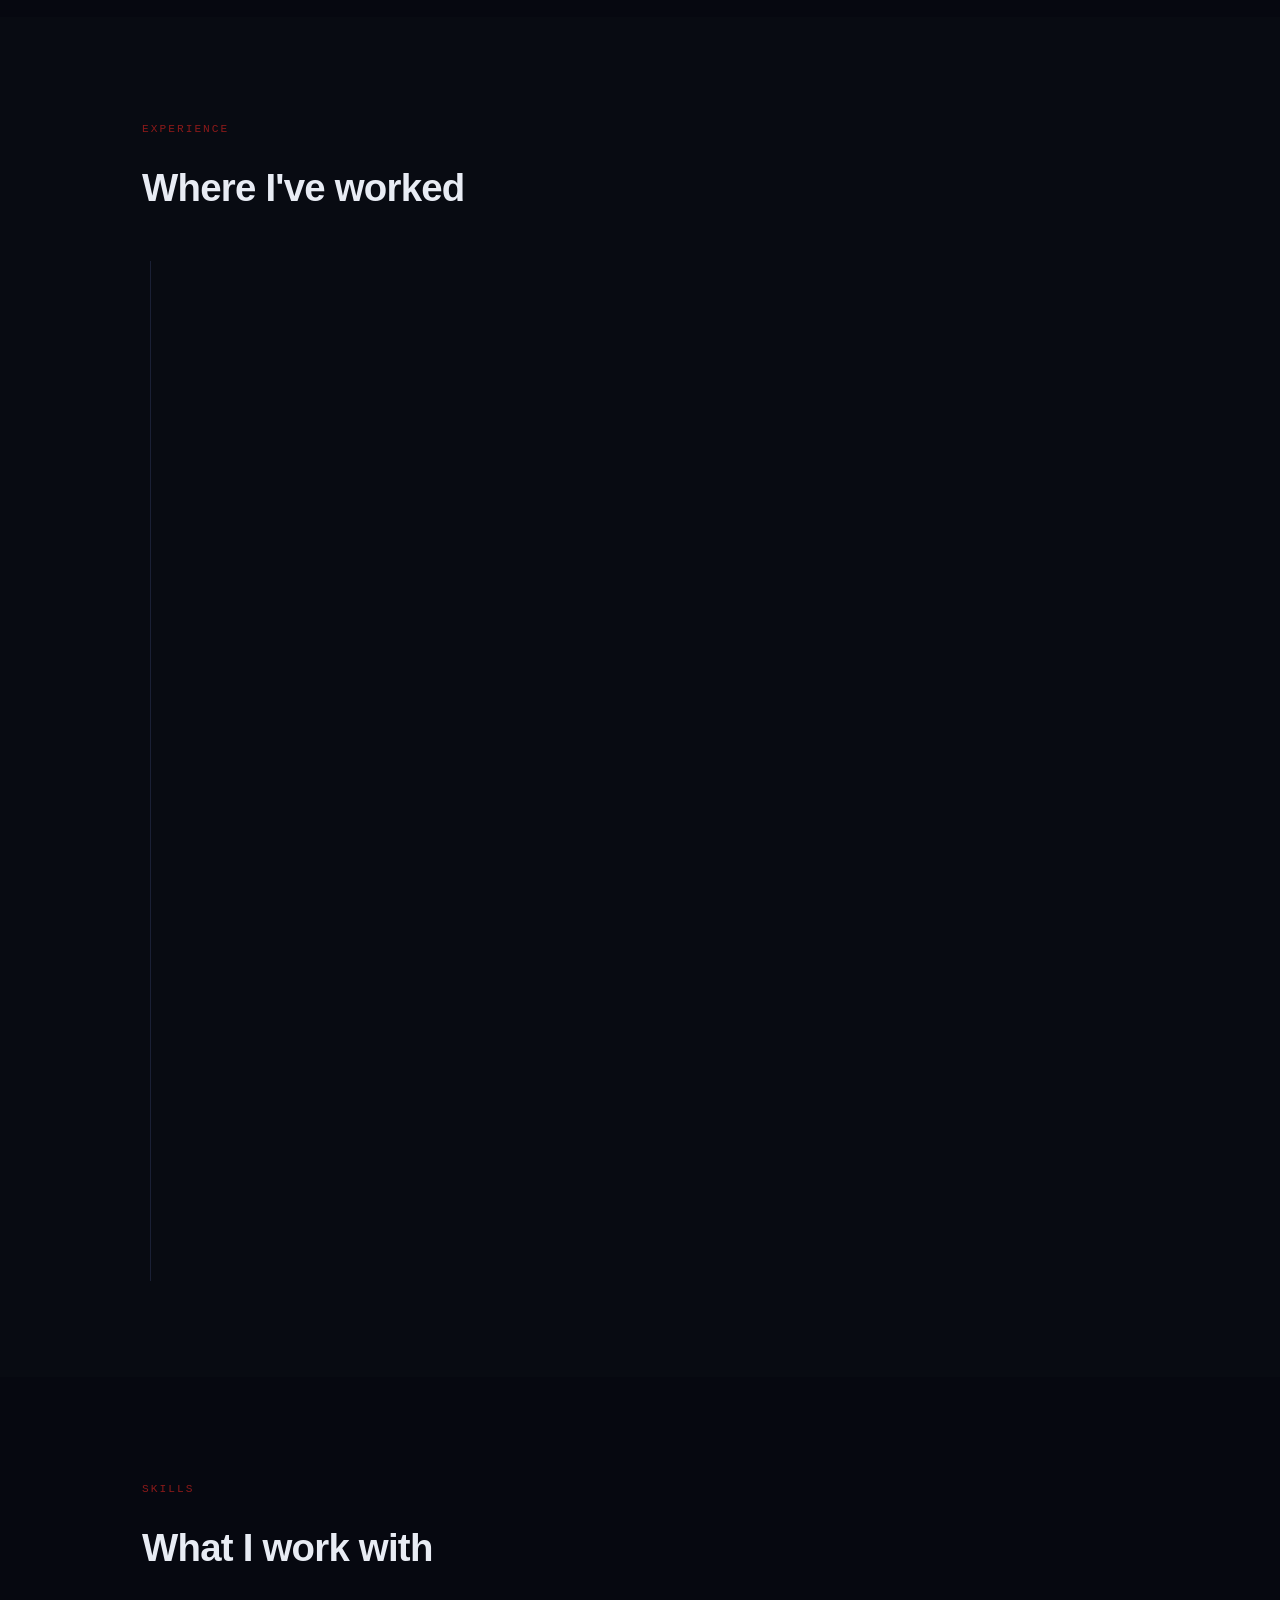
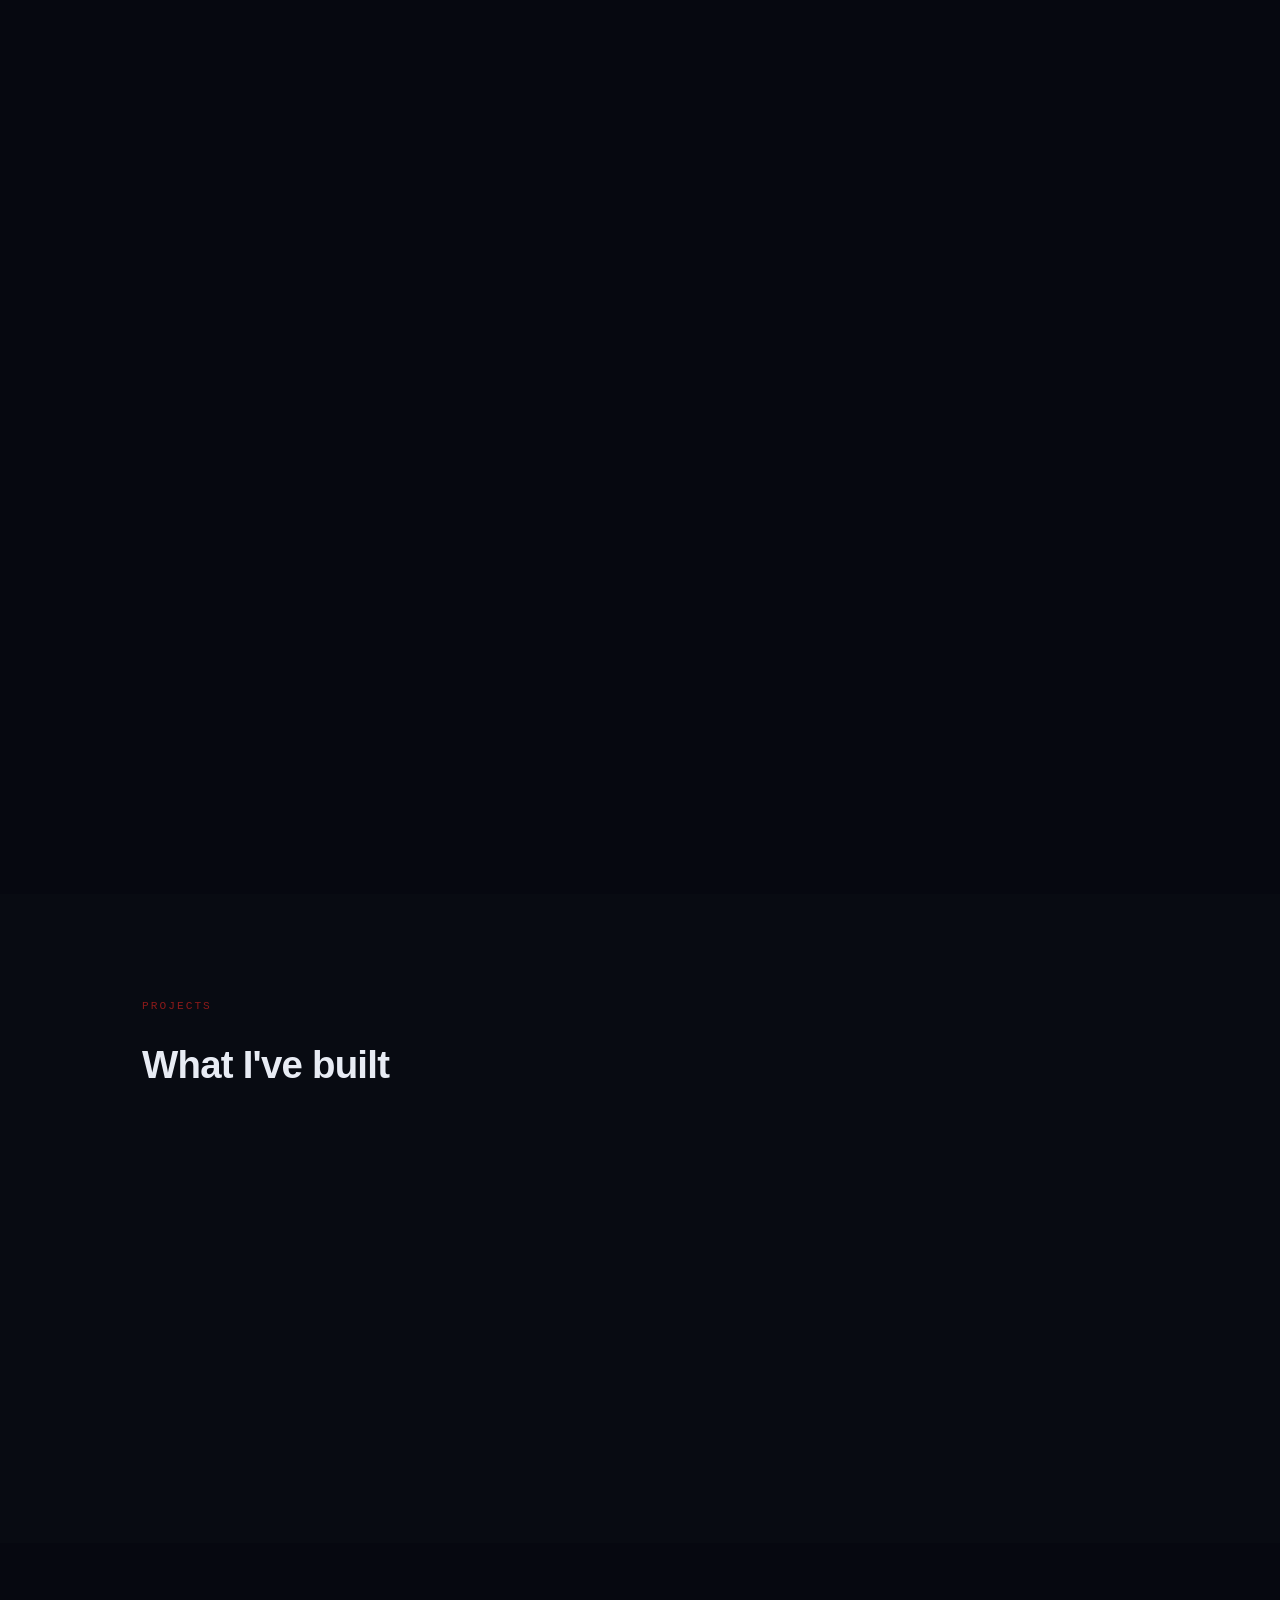
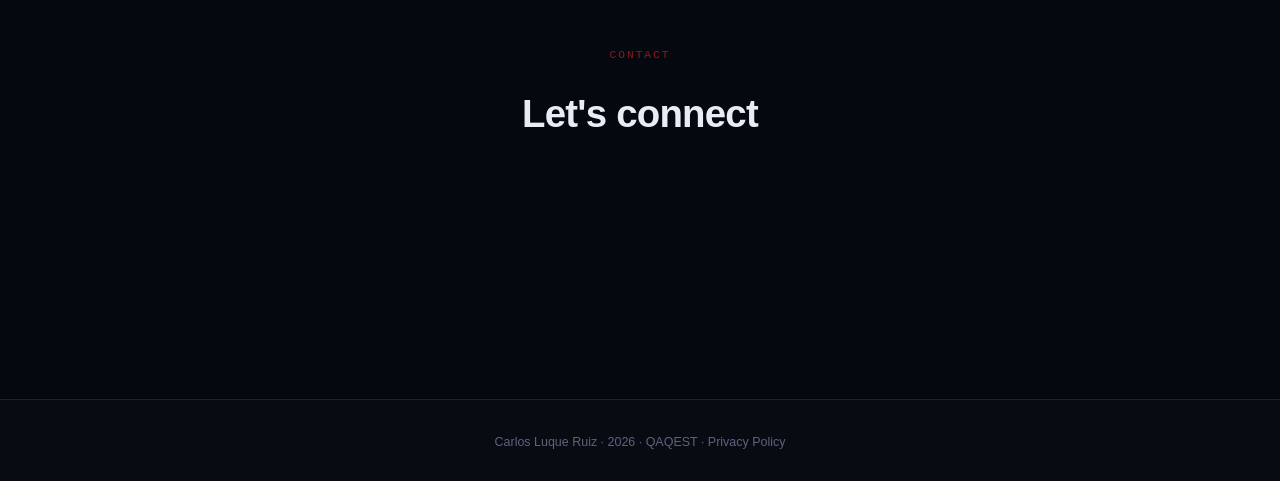
==== commit bbd959fc: "Add downloadable privacy-safe CV PDF Co-authored-by: Copilot <223556219+Copilot@users.noreply.github" ====
--- a/index.html
+++ b/index.html
@@ -68,6 +68,7 @@
           <a href="https://www.linkedin.com/in/carlos-luque-ruiz-746853b2/" target="_blank" rel="noopener noreferrer" class="btn btn-ghost">
             <i class="fab fa-linkedin-in"></i> LinkedIn
           </a>
+          <a href="assets/Carlos-QA-CV.pdf" download class="btn btn-ghost">Download CV (PDF)</a>
         </div>
       </div>
     </section>
